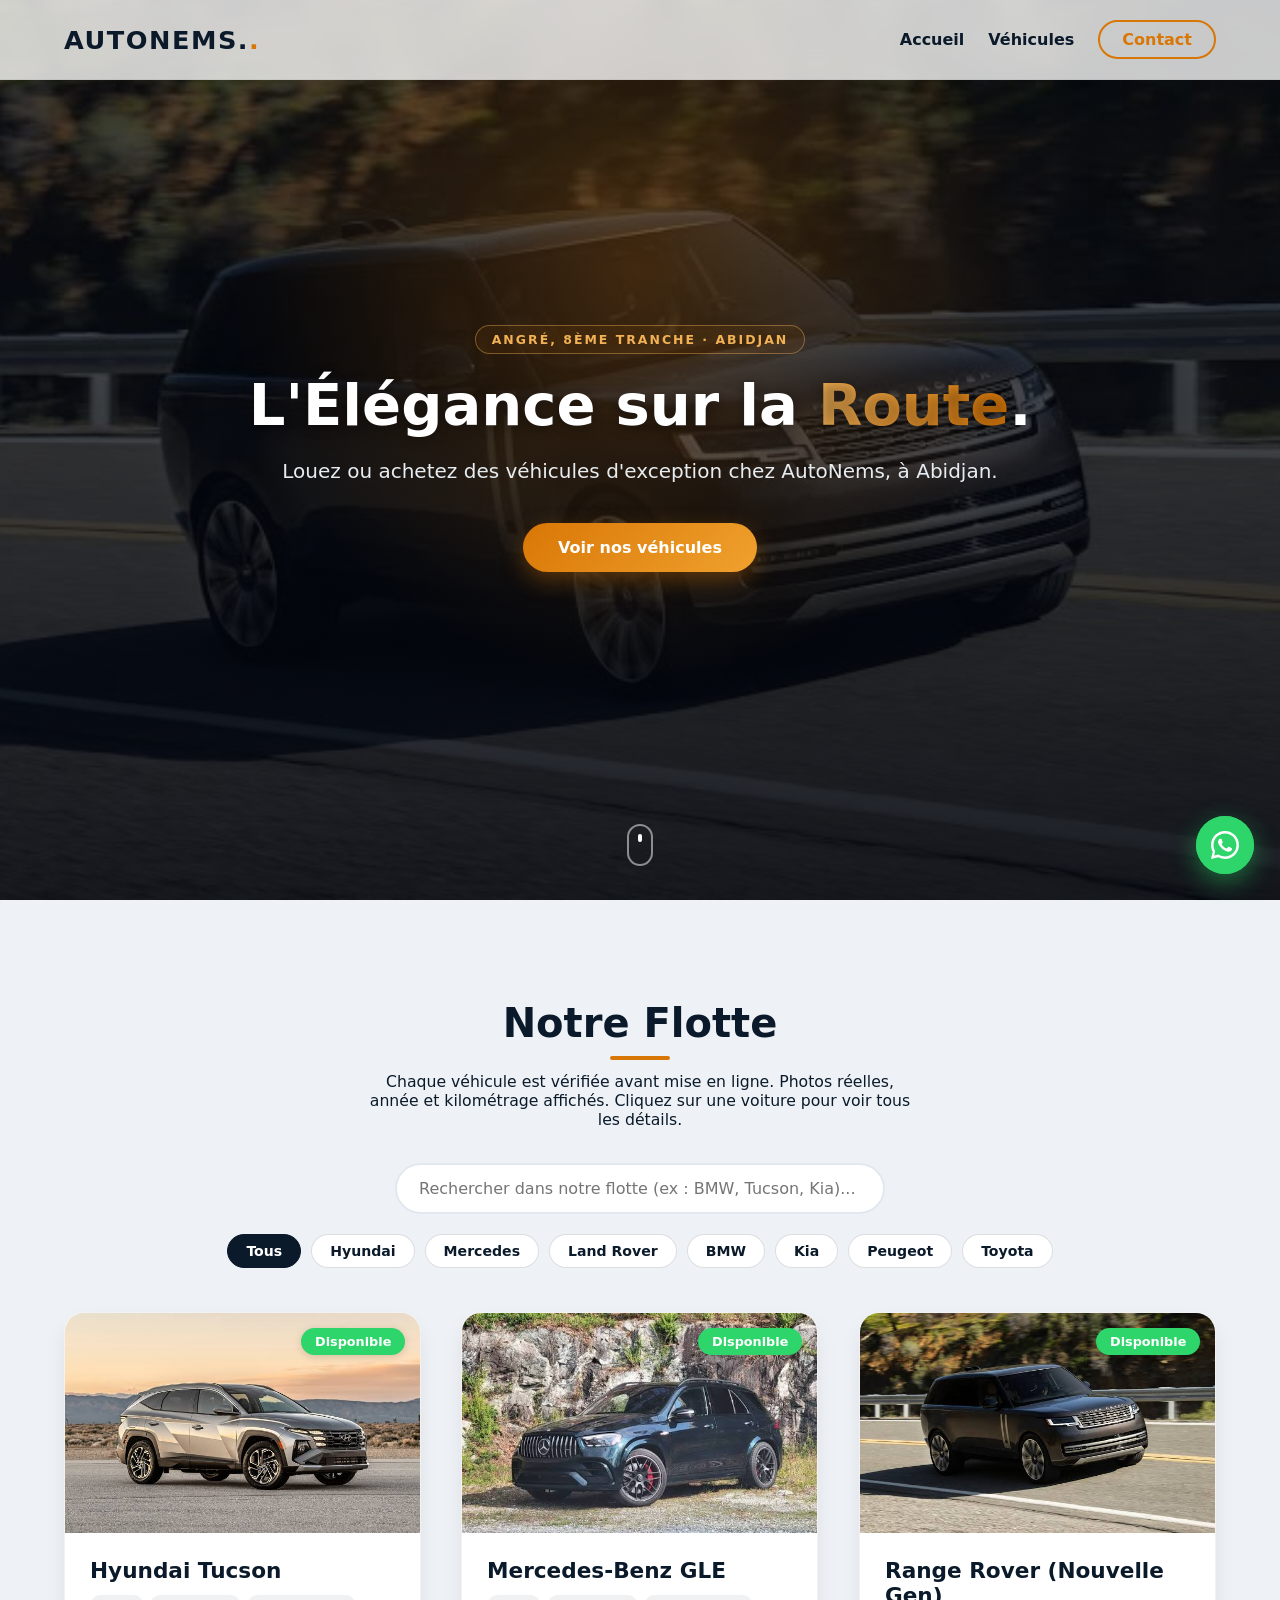
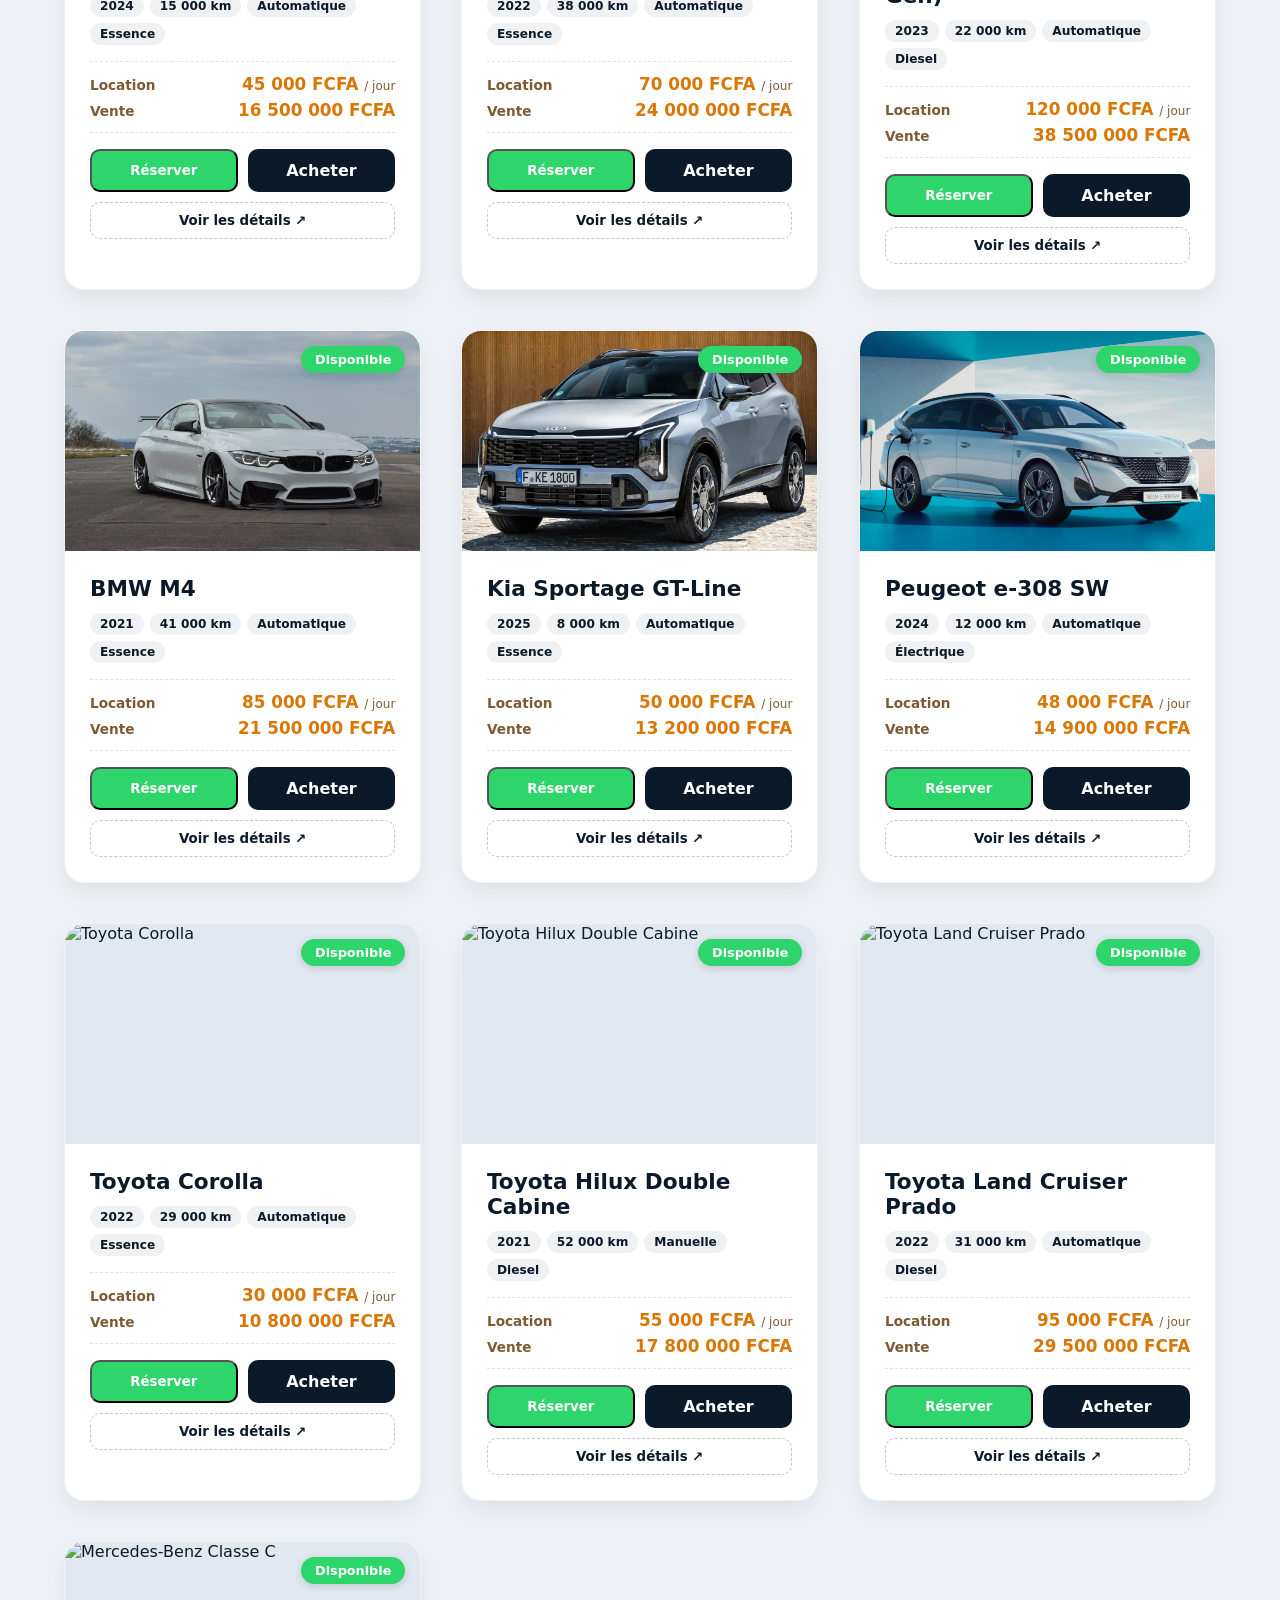
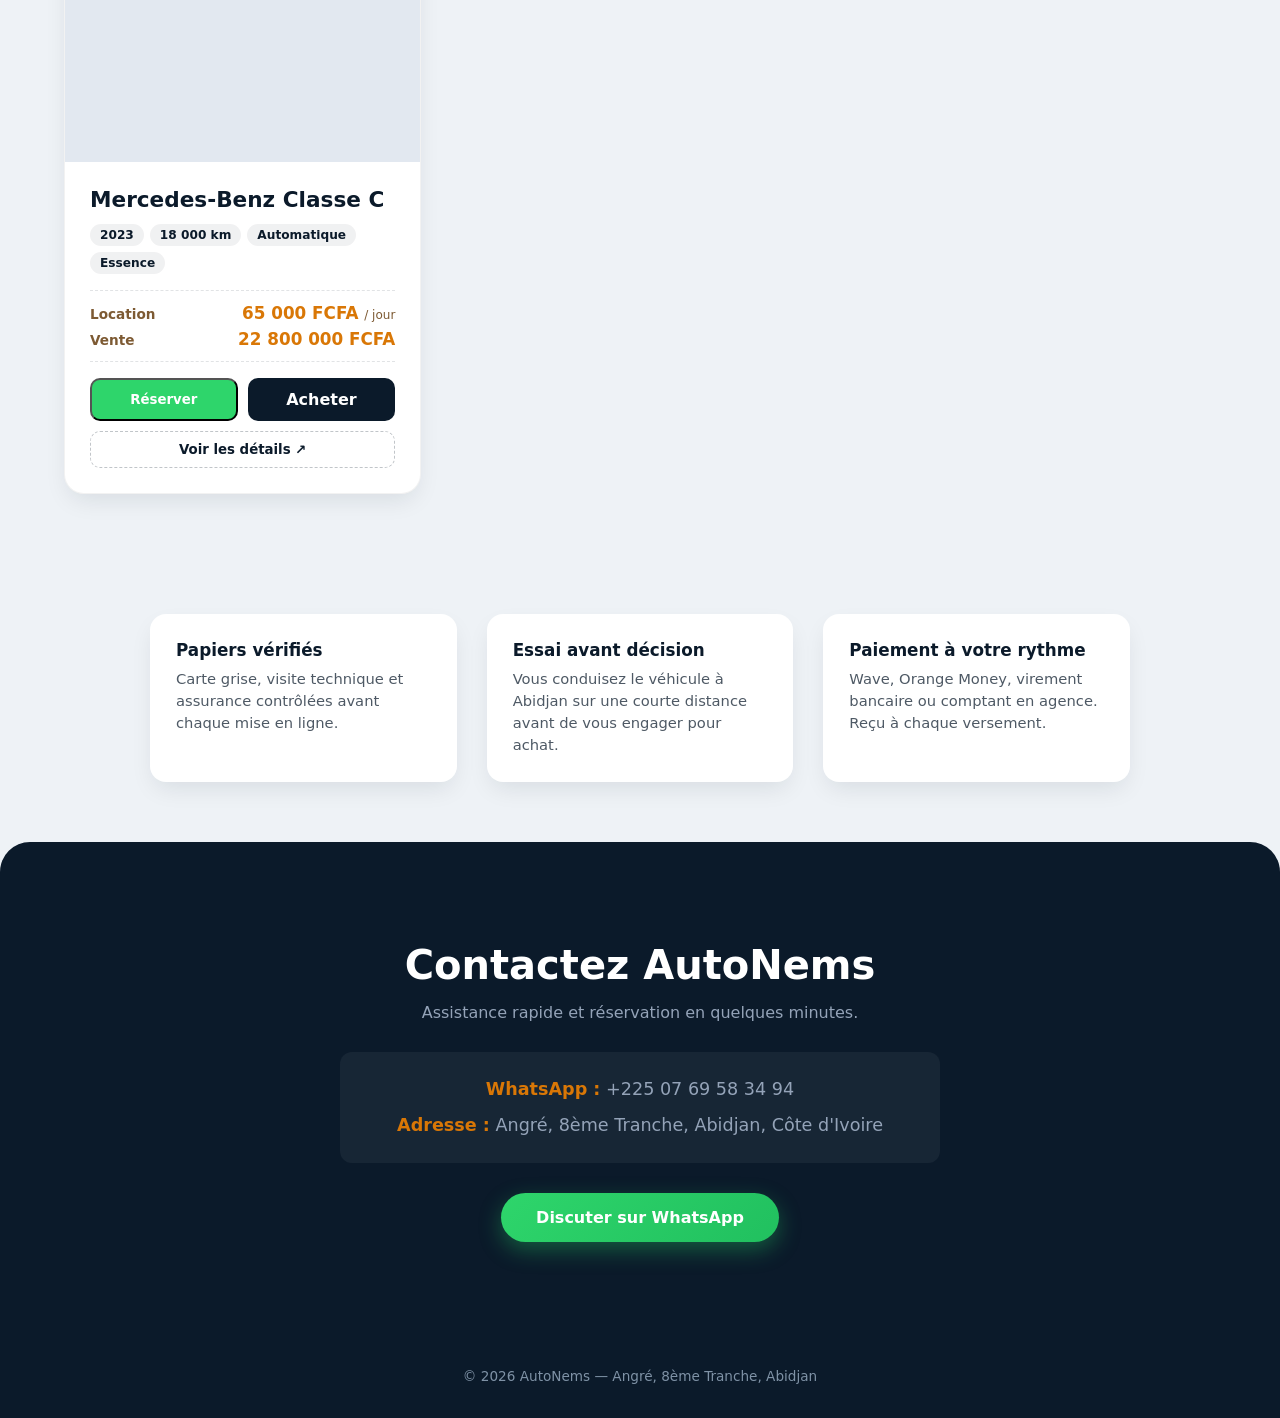
==== index.html @ f9c6a139 "Mise à jour : reste a modifier la partie email et mot de passe" ====
<!DOCTYPE html>
<html lang="fr">
<head>
    <meta charset="UTF-8">
    <meta name="viewport" content="width=device-width, initial-scale=1.0">
    <title>AutoNems - Location &amp; Vente de Véhicules à Abidjan</title>
    <meta name="description" content="AutoNems, Angré 8ème Tranche, Abidjan — location et vente de véhicules d'exception : SUV, berlines, pick-up. Réservation rapide sur WhatsApp.">
    <link rel="stylesheet" href="style.css">
</head>
<body>

    
    <div class="scroll-progress" id="scrollProgress"></div>

  
    <header class="navbar" id="navbar">
        <div class="logo">AUTONEMS.</div>
        <nav>
            <a href="#accueil">Accueil</a>
            <a href="#vehicules">Véhicules</a>
            <a href="#contact" class="btn-outline">Contact</a>
        </nav>
    </header>

    
    <section id="accueil" class="hero" style="background: linear-gradient(rgba(3, 8, 17, 0.62), rgba(2, 6, 14, 0.9)), url('image/rangerover.jpg') center/cover no-repeat;">
        <div class="hero-glow"></div>
        <div class="hero-content reveal">
            <span class="hero-kicker">Angré, 8ème Tranche · Abidjan</span>
            <h1>L'Élégance sur la <span class="gradient-text">Route</span>.</h1>
            <p>Louez ou achetez des véhicules d'exception chez AutoNems, à Abidjan.</p>
            <a href="#vehicules" class="btn-solid">Voir nos véhicules</a>
        </div>
        <a href="#vehicules" class="scroll-hint" aria-label="Défiler vers la flotte">
            <span></span>
        </a>
    </section>

   
    <section id="vehicules" class="section">

        <h2 class="section-title reveal">Notre Flotte</h2>
        <p class="section-sub reveal">Chaque véhicule est vérifiée avant mise en ligne. Photos réelles, année et kilométrage affichés. Cliquez sur une voiture pour voir tous les détails.</p>

      
        <div class="search-container reveal">
            <input type="text" id="searchInput" placeholder="Rechercher dans notre flotte (ex : BMW, Tucson, Kia)...">
        </div>

        
        <div class="chips-container reveal" id="brandChips"></div>

      
        <div class="grid" id="vehicleGrid"></div>
        <p id="noResult" class="no-result" hidden>Aucun véhicule ne correspond à votre recherche. Écrivez-nous sur WhatsApp, nous vous aidons à trouver le bon modèle.</p>
    </section>


    <section class="section trust-section">
        <div class="trust-grid reveal">
            <div class="trust-item">
                <h4>Papiers vérifiés</h4>
                <p>Carte grise, visite technique et assurance contrôlées avant chaque mise en ligne.</p>
            </div>
            <div class="trust-item">
                <h4>Essai avant décision</h4>
                <p>Vous conduisez le véhicule à Abidjan sur une courte distance avant de vous engager pour achat.</p>
            </div>
            <div class="trust-item">
                <h4>Paiement à votre rythme</h4>
                <p>Wave, Orange Money, virement bancaire ou comptant en agence. Reçu à chaque versement.</p>
            </div>
        </div>
    </section>

   
    <section id="contact" class="section dark-section">
        <div class="contact-box reveal">
            <h2>Contactez AutoNems</h2>
            <p>Assistance rapide et réservation en quelques minutes.</p>
            <div class="contact-details">
                <p><strong>WhatsApp :</strong> +225 07 69 58 34 94</p>
                <p><strong>Adresse :</strong> Angré, 8ème Tranche, Abidjan, Côte d'Ivoire</p>
            </div>
            <a href="https://wa.me/2250769583494?text=Bonjour%20AutoNems%2C%20j%27ai%20une%20question%20sur%20vos%20v%C3%A9hicules." target="_blank" class="btn-solid invert">Discuter sur WhatsApp</a>
        </div>
    </section>

    <footer class="site-footer">
        <p>© <span id="year"></span> AutoNems — Angré, 8ème Tranche, Abidjan</p>
    </footer>

   
    <a href="https://wa.me/2250769583494" target="_blank" class="whatsapp-float" aria-label="Contacter sur WhatsApp">
        <svg viewBox="0 0 32 32" width="28" height="28" fill="currentColor"><path d="M16 0C7.16 0 0 7.16 0 16c0 2.82.74 5.47 2.03 7.76L0 32l8.46-2.02A15.9 15.9 0 0 0 16 32c8.84 0 16-7.16 16-16S24.84 0 16 0zm0 29.09c-2.53 0-4.9-.69-6.93-1.9l-.5-.3-5.02 1.2 1.24-4.9-.33-.5A13.03 13.03 0 0 1 2.9 16C2.9 8.77 8.77 2.9 16 2.9S29.1 8.77 29.1 16 23.23 29.09 16 29.09zm7.17-9.8c-.39-.2-2.32-1.14-2.68-1.27-.36-.13-.62-.2-.89.2-.26.39-1.01 1.27-1.24 1.53-.23.26-.46.29-.85.1-.39-.2-1.63-.6-3.11-1.92-1.15-1.02-1.92-2.29-2.15-2.68-.23-.39-.02-.6.17-.79.18-.18.39-.46.58-.69.2-.23.26-.39.39-.65.13-.26.06-.49-.03-.69-.1-.2-.89-2.14-1.22-2.93-.32-.77-.65-.67-.89-.68l-.76-.01c-.26 0-.69.1-1.05.49-.36.39-1.37 1.34-1.37 3.27s1.4 3.79 1.6 4.05c.2.26 2.76 4.21 6.69 5.9.94.4 1.67.65 2.24.83.94.3 1.8.26 2.48.16.76-.11 2.32-.95 2.65-1.87.33-.92.33-1.7.23-1.87-.1-.16-.36-.26-.75-.46z"/></svg>
    </a>


    <div class="vehicle-modal" id="vehicleModal">
        <div class="modal-overlay" id="modalOverlay"></div>
        <div class="modal-panel">
            <button class="modal-close" id="modalClose" aria-label="Fermer">✕</button>
            <div class="modal-media">
                <img id="modalImg" src="" alt="">
                <span class="badge modal-badge" id="modalBadge"></span>
            </div>
            <div class="modal-body">
                <h3 id="modalTitle"></h3>
                <p class="modal-desc" id="modalDesc"></p>
                <p class="modal-timer" id="modalTimer" hidden></p>
                <div class="modal-specs" id="modalSpecs"></div>
                <h4 class="modal-subtitle">Équipements</h4>
                <ul class="modal-equip" id="modalEquip"></ul>
                <div class="modal-price-block">
                    <div class="price-line"><span class="price-label">Location</span><span class="price" id="modalPriceLoc"></span></div>
                    <div class="price-line"><span class="price-label">Vente</span><span class="price" id="modalPriceVente"></span></div>
                </div>
                <div class="card-actions">
                    <button type="button" class="btn-full" id="modalReserveBtn">Réserver ce véhicule</button>
                    <a href="#" class="btn-full btn-acheter-card" id="modalAchatBtn">Acheter ce véhicule</a>
                </div>
            </div>
        </div>
    </div>

    
    <div class="vehicle-modal reservation-modal" id="reservationModal">
        <div class="modal-overlay" id="resModalOverlay"></div>
        <div class="modal-panel">
            <button class="modal-close" id="resModalClose" aria-label="Fermer">✕</button>

            
            <div class="modal-body" id="resStepForm">
                <div class="res-car-preview">
                    <img id="resCarImg" src="" alt="">
                    <div>
                        <h3 id="resCarName"></h3>
                        <span class="price" id="resCarPrice"></span>
                    </div>
                </div>
                <h4 class="modal-subtitle">Réserver ce véhicule</h4>
                <form id="reservationForm" novalidate>
                    <div class="form-group">
                        <label for="resName">Nom et Prénoms :</label>
                        <input type="text" id="resName" placeholder="Ex: Kouassi Jean" autocomplete="off" required>
                        <p class="field-hint">Lettres uniquement (nom et prénom), sans chiffres ni symboles.</p>
                        <p class="field-error" id="resNameError" hidden></p>
                    </div>
                    <div class="form-group">
                        <label for="resPhone">Votre Numéro de Téléphone :</label>
                        <input type="tel" id="resPhone" placeholder="Ex: 07 69 58 34 94" autocomplete="off" required>
                        <p class="field-hint">Numéro ivoirien à 10 chiffres (ex : 07 69 58 34 94).</p>
                        <p class="field-error" id="resPhoneError" hidden></p>
                    </div>
                    <div class="form-group">
                        <label for="resDuration">Durée de réservation souhaitée :</label>
                        <select id="resDuration" required>
                            <option value="">-- Choisissez une durée --</option>
                            <option value="2">2 heures</option>
                            <option value="6">6 heures</option>
                            <option value="24">24 heures (1 jour)</option>
                            <option value="72">3 jours</option>
                            <option value="168">7 jours</option>
                            <option value="336">14 jours</option>
                        </select>
                        <p class="field-hint">Le véhicule s'affichera "Réservé" sur le site pendant cette durée, puis redeviendra automatiquement disponible.</p>
                        <p class="field-error" id="resDurationError" hidden></p>
                    </div>
                    <button type="submit" class="btn-submit" id="resSubmitBtn">Confirmer la réservation ➔</button>
                    <p class="disclaimer">Un conseiller confirme votre réservation avec vous sur WhatsApp.</p>
                </form>
            </div>

            <!-- Étape 2 : confirmation + proposition d'achat -->
            <div class="modal-body res-confirm" id="resStepConfirm" hidden>
                <div class="res-confirm-icon">✅</div>
                <p id="resConfirmText"></p>
                <h4 class="modal-subtitle">Souhaitez-vous acheter ce véhicule maintenant ?</h4>
                <div class="card-actions">
                    <a href="#" class="btn-full btn-acheter-card" id="resBuyYesBtn">Oui, acheter →</a>
                    <button type="button" class="btn-full btn-secondary" id="resBuyNoBtn">Non merci</button>
                </div>
            </div>
        </div>
    </div>

    <script src="reservations.js"></script>
    <script src="validation.js"></script>
    <script src="script.js"></script>
    <script>document.getElementById('year').textContent = new Date().getFullYear();</script>
</body>
</html>
---- style.css ----
:root {
    --primary-dark: #0b1a2a;
    --accent-gold: #d97706;
    --accent-gold-hover: #b45309;
    --accent-gold-light: #f2b155;
    --whatsapp-green: #2ed56b;
    --whatsapp-hover: #1ebd56;
    --bg-main: #eef2f6;
    --bg-card: #ffffff;
    --text-muted: #7d5a33;
    --shadow-soft: 0 10px 25px -5px rgba(11, 26, 42, 0.10);
    --shadow-hover: 0 24px 45px -10px rgba(217, 119, 6, 0.28);
    --radius-lg: 20px;
}

html { scroll-behavior: smooth; }

* {
    margin: 0;
    padding: 0;
    box-sizing: border-box;
    font-family: 'Segoe UI', system-ui, -apple-system, sans-serif;
}

body {
    background-color: var(--bg-main);
    color: var(--primary-dark);
    overflow-x: hidden;
}


.scroll-progress {
    position: fixed; top: 0; left: 0; height: 3px; width: 0%;
    background: linear-gradient(90deg, var(--accent-gold), var(--accent-gold-light));
    z-index: 2000; transition: width 0.1s ease-out;
}

/* ---------- Navbar (Corrigé avec flex-wrap) ---------- */
.navbar {
    position: fixed; top: 0; width: 100%; padding: 20px 5%;
    display: flex; justify-content: space-between; align-items: center;
    flex-wrap: wrap; /* Ajouté pour éviter le chevauchement sur mobile */
    gap: 10px; /* Espace de sécurité si ça passe à la ligne */
    background-color: rgba(255, 255, 255, 0.78);
    backdrop-filter: blur(16px); -webkit-backdrop-filter: blur(16px);
    z-index: 1000; transition: 0.35s cubic-bezier(.2,.8,.2,1);
    border-bottom: 1px solid rgba(0, 0, 0, 0.05);
}
.navbar.scrolled { padding: 13px 5%; box-shadow: 0 8px 30px rgba(1, 1, 1, 0.08); background-color: rgba(255,255,255,0.92); }

.logo { font-size: 1.6rem; font-weight: 900; letter-spacing: 1.5px; color: var(--primary-dark); }
.logo::after { content: '.'; color: var(--accent-gold); }

nav {
    display: flex;
    align-items: center;
    flex-wrap: wrap; /* Ajouté pour aligner proprement les liens si l'écran est étroit */
}

nav a { position: relative; text-decoration: none; color: var(--primary-dark); margin-left: 24px; font-weight: 600; transition: 0.3s; }
nav a:not(.btn-outline)::after {
    content: ''; position: absolute; left: 0; bottom: -4px; width: 0%; height: 2px;
    background: var(--accent-gold); transition: width 0.3s ease;
}
nav a:not(.btn-outline):hover::after { width: 100%; }
nav a:hover { color: var(--accent-gold); }

.btn-outline { border: 2px solid var(--accent-gold); color: var(--accent-gold) !important; padding: 8px 22px; border-radius: 30px; transition: 0.3s; }
.btn-outline:hover { background: var(--accent-gold); color: #fff !important; transform: translateY(-2px); }

.btn-solid {
    background: linear-gradient(135deg, var(--accent-gold), #f0a12e);
    color: #fff; padding: 15px 35px; text-decoration: none; border-radius: 30px; font-weight: bold;
    display: inline-block; position: relative; overflow: hidden;
    transition: all 0.35s cubic-bezier(.2,.8,.2,1);
    box-shadow: 0 8px 22px rgba(217, 119, 6, 0.35);
}
.btn-solid::before {
    content: ''; position: absolute; inset: 0; background: rgba(255,255,255,0.25);
    transform: translateX(-120%) skewX(-20deg); transition: transform 0.6s ease;
}
.btn-solid:hover::before { transform: translateX(120%) skewX(-20deg); }
.btn-solid:hover { transform: translateY(-4px); box-shadow: 0 14px 32px rgba(217, 119, 6, 0.45); }
.btn-solid.invert { background: linear-gradient(135deg, var(--whatsapp-green), #21c05f); box-shadow: 0 8px 22px rgba(37, 211, 102, 0.35); }
.btn-solid.invert:hover { box-shadow: 0 14px 32px rgba(37, 211, 102, 0.45); }

.btn-full {
    display: block; width: 100%; text-align: center;
    background: var(--whatsapp-green); color: #fff; padding: 12px;
    text-decoration: none; font-weight: bold; border-radius: 10px; transition: 0.3s;
    position: relative; overflow: hidden;
}
.btn-full:hover { background: var(--whatsapp-hover); box-shadow: 0 6px 16px rgba(37, 211, 102, 0.35); transform: translateY(-2px); }
.btn-acheter-card { background: var(--primary-dark); }
.btn-acheter-card:hover { background: #16324a; box-shadow: 0 6px 16px rgba(11, 26, 42, 0.35); }

.btn-details {
    width: 100%; margin-top: 10px; background: transparent; border: 1.5px dashed rgba(11,26,42,0.25);
    color: var(--primary-dark); font-weight: 700; padding: 10px; border-radius: 10px; cursor: pointer;
    transition: 0.25s;
}
.btn-details:hover { border-color: var(--accent-gold); color: var(--accent-gold); background: rgba(217,119,6,0.06); }

.section { padding: 100px 5%; }


.hero {
    height: 100vh; min-height: 560px; display: flex; align-items: center; justify-content: center; text-align: center;
    background-color: var(--primary-dark); position: relative; overflow: hidden;
}
.hero-glow {
    position: absolute; width: 70vw; height: 70vw; max-width: 900px; max-height: 900px;
    background: radial-gradient(circle, rgba(217,119,6,0.28), transparent 65%);
    top: -20%; left: 50%; transform: translateX(-50%);
    animation: heroGlowPulse 8s ease-in-out infinite;
    pointer-events: none;
}
@keyframes heroGlowPulse {
    0%, 100% { opacity: 0.6; transform: translateX(-50%) scale(1); }
    50% { opacity: 1; transform: translateX(-50%) scale(1.15); }
}
.hero-kicker {
    display: inline-block; letter-spacing: 2px; text-transform: uppercase; font-size: 0.78rem;
    color: var(--accent-gold-light); font-weight: 700; margin-bottom: 18px;
    border: 1px solid rgba(242,177,85,0.4); padding: 6px 16px; border-radius: 20px;
    background: rgba(217,119,6,0.08);
}
.hero h1 { font-size: 3.6rem; font-weight: 900; margin-bottom: 20px; color: #fff; text-shadow: 0 2px 12px rgba(0,0,0,.35); }
.gradient-text {
    background: linear-gradient(90deg, var(--accent-gold-light), var(--accent-gold), #ffd28a, var(--accent-gold-light));
    background-size: 300% auto;
    -webkit-background-clip: text; background-clip: text; color: transparent;
    animation: gradientShift 6s ease infinite;
}
@keyframes gradientShift { 0% { background-position: 0% 50%; } 50% { background-position: 100% 50%; } 100% { background-position: 0% 50%; } }
.hero p { font-size: 1.25rem; color: #e7ecf1; margin-bottom: 40px; }

.scroll-hint {
    position: absolute; bottom: 34px; left: 50%; transform: translateX(-50%);
    width: 26px; height: 42px; border: 2px solid rgba(255,255,255,0.5); border-radius: 20px;
    display: flex; justify-content: center; padding-top: 8px;
}
.scroll-hint span { width: 4px; height: 8px; border-radius: 2px; background: #fff; animation: scrollHintMove 1.6s ease infinite; }
@keyframes scrollHintMove { 0% { opacity: 1; transform: translateY(0); } 100% { opacity: 0; transform: translateY(14px); } }

.section-title { font-size: 2.5rem; margin-bottom: 12px; text-align: center; color: var(--primary-dark); position: relative; }
.section-title::after { content: ''; display: block; width: 60px; height: 4px; background: var(--accent-gold); margin: 10px auto 0; border-radius: 2px; }
.section-sub { text-align: center; color: var(--primary-dark); opacity: .68; max-width: 560px; margin: 0 auto 34px auto; font-size: .98rem; }
.no-result { text-align: center; color: var(--primary-dark); opacity: .7; padding: 30px; max-width: 480px; margin: 0 auto; }

/* ---------- Recherche & filtres ---------- */
.search-container { max-width: 520px; margin: 0 auto 20px auto; text-align: center; padding: 0 15px; }
.search-container input {
    width: 100%; padding: 14px 22px; font-size: 1rem; border: 2px solid #e2e8f0; border-radius: 30px;
    outline: none; transition: border-color 0.3s ease, box-shadow 0.3s ease; background: #fff;
}
.search-container input:focus { border-color: var(--accent-gold); box-shadow: 0 0 0 4px rgba(217,119,6,0.12); }

.chips-container { display: flex; flex-wrap: wrap; gap: 10px; justify-content: center; margin-bottom: 44px; }
.chip {
    border: 1.5px solid rgba(11,26,42,0.14); background: #fff; color: var(--primary-dark);
    padding: 8px 18px; border-radius: 30px; font-weight: 600; font-size: 0.88rem; cursor: pointer;
    transition: 0.25s;
}
.chip:hover { border-color: var(--accent-gold); color: var(--accent-gold); transform: translateY(-2px); }
.chip-active { background: var(--primary-dark); color: #fff; border-color: var(--primary-dark); }
.chip-active:hover { color: var(--accent-gold-light); }

/* ---------- Grille & Cartes ---------- */
.grid { display: grid; grid-template-columns: repeat(auto-fit, minmax(300px, 1fr)); gap: 40px; }

.card {
    background: var(--bg-card); border-radius: var(--radius-lg); border: 1px solid rgba(0,0,0,0.05);
    box-shadow: var(--shadow-soft); transition: transform 0.15s ease-out, box-shadow 0.35s ease;
    overflow: hidden; cursor: pointer; will-change: transform;
}
.card:hover { box-shadow: var(--shadow-hover); }

.img-container { position: relative; width: 100%; height: 220px; overflow: hidden; background: #e2e8f0; }
.img-container img { width: 100%; height: 100%; object-fit: cover; object-position: center; transition: 0.6s cubic-bezier(.2,.8,.2,1); }
.card:hover .img-container img { transform: scale(1.08); }
.card-shine { position: absolute; inset: 0; pointer-events: none; transition: background 0.15s ease-out; }

.badge {
    position: absolute; top: 15px; right: 15px; background: var(--whatsapp-green); color: #fff;
    padding: 6px 14px; font-size: 0.8rem; font-weight: bold; border-radius: 20px; box-shadow: 0 2px 8px rgba(0,0,0,0.15);
    animation: badgePop 0.4s ease;
}
@keyframes badgePop { from { transform: scale(0.7); opacity: 0; } to { transform: scale(1); opacity: 1; } }
.badge-reserve { background: var(--accent-gold); }
.badge-timer {
    position: absolute; bottom: 12px; left: 12px; background: rgba(11,26,42,0.82); color: #fff;
    font-size: 0.7rem; font-weight: 600; padding: 5px 10px; border-radius: 14px; backdrop-filter: blur(4px);
}

.card-info { padding: 25px; }
.card-info h3 { font-size: 1.35rem; margin-bottom: 12px; color: var(--primary-dark); }

.specs-row { display: flex; flex-wrap: wrap; gap: 6px; margin-bottom: 16px; }
.spec-chip { font-size: 0.76rem; font-weight: 600; background: rgba(11, 26, 42, 0.06); color: var(--primary-dark); padding: 4px 10px; border-radius: 20px; }

.price-block { border-top: 1px dashed rgba(11, 26, 42, 0.12); border-bottom: 1px dashed rgba(11, 26, 42, 0.12); padding: 12px 0; margin-bottom: 16px; }
.price-line { display: flex; justify-content: space-between; align-items: baseline; font-size: 0.85rem; }
.price-line + .price-line { margin-top: 6px; }
.price-label { color: var(--text-muted); font-weight: 600; }
.price { font-size: 1.05rem; font-weight: 800; color: var(--accent-gold); }
.price span { font-size: 0.75rem; color: var(--text-muted); font-weight: normal; }

.card-actions { display: grid; grid-template-columns: 1fr 1fr; gap: 10px; }

/* ---------- Confiance ---------- */
.trust-section { padding-top: 20px; padding-bottom: 60px; }
.trust-grid { display: grid; grid-template-columns: repeat(auto-fit, minmax(220px, 1fr)); gap: 30px; max-width: 980px; margin: 0 auto; }
.trust-item {
    background: #fff; padding: 26px; border-radius: 16px; box-shadow: var(--shadow-soft);
    transition: transform 0.3s ease, box-shadow 0.3s ease;
}
.trust-item:hover { transform: translateY(-6px); box-shadow: var(--shadow-hover); }
.trust-item h4 { color: var(--primary-dark); margin-bottom: 8px; font-size: 1.05rem; }
.trust-item p { color: var(--primary-dark); opacity: .72; font-size: 0.92rem; line-height: 1.5; }

/* ---------- Contact ---------- */
.dark-section { background-color: var(--primary-dark); color: #fff; border-radius: 30px 30px 0 0; }
.contact-box { max-width: 600px; margin: 0 auto; text-align: center; }
.contact-box h2 { font-size: 2.5rem; margin-bottom: 15px; }
.contact-box p { color: #94a3b8; }
.contact-details { margin: 30px 0; font-size: 1.1rem; line-height: 2; background: rgba(255,255,255,0.05); padding: 20px; border-radius: 12px; }
.contact-details strong { color: var(--accent-gold); }

.site-footer { background: var(--primary-dark); color: #7f92a6; text-align: center; padding: 22px 5% 34px; font-size: 0.85rem; }

/* ---------- Reveal ---------- */
.reveal { opacity: 0; transform: translateY(40px); transition: all 0.8s cubic-bezier(.2,.8,.2,1); }
.reveal.active { opacity: 1; transform: translateY(0); }

/* ---------- Bouton WhatsApp flottant ---------- */
.whatsapp-float {
    position: fixed; bottom: 26px; right: 26px; width: 58px; height: 58px; border-radius: 50%;
    background: var(--whatsapp-green); color: #fff; display: flex; align-items: center; justify-content: center;
    box-shadow: 0 8px 24px rgba(37,211,102,0.45); z-index: 900; transition: 0.3s;
}
.whatsapp-float::before {
    content: ''; position: absolute; inset: 0; border-radius: 50%; background: var(--whatsapp-green);
    animation: pulseRing 2.2s ease-out infinite; z-index: -1;
}
@keyframes pulseRing { 0% { transform: scale(1); opacity: 0.6; } 100% { transform: scale(1.8); opacity: 0; } }
.whatsapp-float:hover { transform: scale(1.1) rotate(8deg); }

/* ---------- Modal détails véhicule ---------- */
body.modal-open { overflow: hidden; }
.vehicle-modal {
    position: fixed; inset: 0; z-index: 3000; display: flex; align-items: center; justify-content: center;
    opacity: 0; pointer-events: none; transition: opacity 0.3s ease;
    padding: 24px;
}
.vehicle-modal.open { opacity: 1; pointer-events: all; }
.modal-overlay { position: absolute; inset: 0; background: rgba(3,8,17,0.72); backdrop-filter: blur(6px); }
.modal-panel {
    position: relative; background: #fff; border-radius: 24px; max-width: 620px; width: 100%;
    max-height: 88vh; overflow-y: auto; box-shadow: 0 30px 70px rgba(0,0,0,0.4);
    transform: scale(0.92) translateY(20px); opacity: 0; transition: 0.35s cubic-bezier(.2,.8,.2,1);
}
.vehicle-modal.open .modal-panel { transform: scale(1) translateY(0); opacity: 1; }
.modal-close {
    position: absolute; top: 14px; right: 14px; width: 38px; height: 38px; border-radius: 50%;
    background: rgba(255,255,255,0.9); border: none; font-size: 1.1rem; cursor: pointer; z-index: 5;
    box-shadow: 0 4px 12px rgba(0,0,0,0.15); transition: 0.25s;
}
.modal-close:hover { background: var(--accent-gold); color: #fff; transform: rotate(90deg); }
.modal-media { position: relative; width: 100%; height: 280px; background: #e2e8f0; }
.modal-media img { width: 100%; height: 100%; object-fit: cover; }
.modal-badge { top: 18px; left: 18px; right: auto; }
.modal-body { padding: 28px 30px 32px; }
.modal-body h3 { font-size: 1.6rem; margin-bottom: 10px; color: var(--primary-dark); }
.modal-desc { color: var(--primary-dark); opacity: 0.78; line-height: 1.55; margin-bottom: 16px; }
.modal-timer {
    background: rgba(217,119,6,0.1); color: var(--accent-gold-hover); border: 1px solid rgba(217,119,6,0.25);
    padding: 10px 14px; border-radius: 10px; font-size: 0.85rem; font-weight: 600; margin-bottom: 16px;
}
.modal-specs { display: grid; grid-template-columns: repeat(3, 1fr); gap: 12px; margin-bottom: 22px; }
.modal-spec {
    background: rgba(11,26,42,0.04); border-radius: 10px; padding: 10px; text-align: center;
}
.modal-spec span { display: block; font-size: 0.7rem; color: var(--text-muted); text-transform: uppercase; letter-spacing: 0.5px; margin-bottom: 4px; }
.modal-spec strong { font-size: 0.92rem; color: var(--primary-dark); }
.modal-subtitle { font-size: 1rem; margin-bottom: 10px; color: var(--primary-dark); }
.modal-equip { list-style: none; display: grid; grid-template-columns: repeat(2, 1fr); gap: 8px 16px; margin-bottom: 22px; }
.modal-equip li { font-size: 0.86rem; color: var(--primary-dark); opacity: 0.85; padding-left: 18px; position: relative; }
.modal-equip li::before { content: '✓'; position: absolute; left: 0; color: var(--whatsapp-green); font-weight: bold; }
.modal-price-block { border-top: 1px dashed rgba(11,26,42,0.15); border-bottom: 1px dashed rgba(11,26,42,0.15); padding: 14px 0; margin-bottom: 18px; }

/* ---------- Modal de réservation (formulaire + validation) ---------- */
.res-car-preview { display: flex; align-items: center; gap: 14px; margin-bottom: 18px; }
.res-car-preview img { width: 84px; height: 64px; object-fit: cover; border-radius: 10px; flex-shrink: 0; }
.res-car-preview h3 { font-size: 1.1rem; margin-bottom: 4px; color: var(--primary-dark); }
.res-car-preview .price { font-size: 0.95rem; }

#reservationForm .form-group { margin-bottom: 16px; }
#reservationForm label { display: block; margin-bottom: 6px; font-weight: 600; font-size: 0.86rem; color: var(--primary-dark); }
#reservationForm input, #reservationForm select {
    width: 100%; padding: 12px 14px; border-radius: 10px; border: 1.5px solid #e2e8f0;
    background: #f8fafc; color: var(--primary-dark); font-size: 0.92rem; box-sizing: border-box;
    outline: none; transition: all 0.25s ease;
}
#reservationForm input:focus, #reservationForm select:focus { border-color: var(--accent-gold); box-shadow: 0 0 0 4px rgba(217,119,6,0.12); }

.field-hint { font-size: 0.74rem; color: var(--text-muted); margin-top: 6px; line-height: 1.4; }
.field-error { font-size: 0.78rem; color: #dc2626; margin-top: 6px; font-weight: 600; display: flex; align-items: center; gap: 6px; }
.field-error::before { content: '⚠'; }

input.valid, select.valid { border-color: #10b981 !important; box-shadow: 0 0 0 3px rgba(16,185,129,0.12) !important; }
input.invalid, select.invalid { border-color: #ef4444 !important; box-shadow: 0 0 0 3px rgba(239,68,68,0.12) !important; }

@keyframes shake {
    10%, 90% { transform: translateX(-1px); } 20%, 80% { transform: translateX(2px); }
    30%, 50%, 70% { transform: translateX(-4px); } 40%, 60% { transform: translateX(4px); }
}
.shake { animation: shake 0.4s ease; }

.btn-submit {
    width: 100%; background: #cbd5e1; color: #64748b; font-weight: bold;
    padding: 14px; border: none; border-radius: 10px; cursor: not-allowed; font-size: 0.98rem;
    transition: all 0.3s ease; margin-top: 6px;
}
.btn-submit.btn-ready {
    background: linear-gradient(135deg, var(--whatsapp-green), #21c05f); color: #fff; cursor: pointer;
    box-shadow: 0 6px 18px rgba(37,211,102,0.35);
}
.btn-submit.btn-ready:hover { transform: translateY(-2px); box-shadow: 0 10px 24px rgba(37,211,102,0.45); }
.btn-submit:disabled { pointer-events: none; }

.disclaimer { margin-top: 12px; font-size: 0.76rem; color: var(--text-muted); text-align: center; line-height: 1.4; }

.btn-secondary {
    background: transparent; border: 1.5px solid rgba(11,26,42,0.2); color: var(--primary-dark);
}
.btn-secondary:hover { background: rgba(11,26,42,0.05); box-shadow: none; }

.res-confirm { text-align: center; }
.res-confirm-icon { font-size: 2.6rem; margin-bottom: 10px; animation: badgePop 0.4s ease; }
.res-confirm p { color: var(--primary-dark); opacity: 0.85; line-height: 1.5; margin-bottom: 20px; }
.res-confirm .modal-subtitle { text-align: center; margin-bottom: 14px; }

@media (max-width: 520px) {
    .card-actions { grid-template-columns: 1fr; }
    .hero h1 { font-size: 2.2rem; }
    .modal-specs { grid-template-columns: repeat(2, 1fr); }
    .modal-equip { grid-template-columns: 1fr; }
    .whatsapp-float { width: 52px; height: 52px; bottom: 18px; right: 18px; }
}
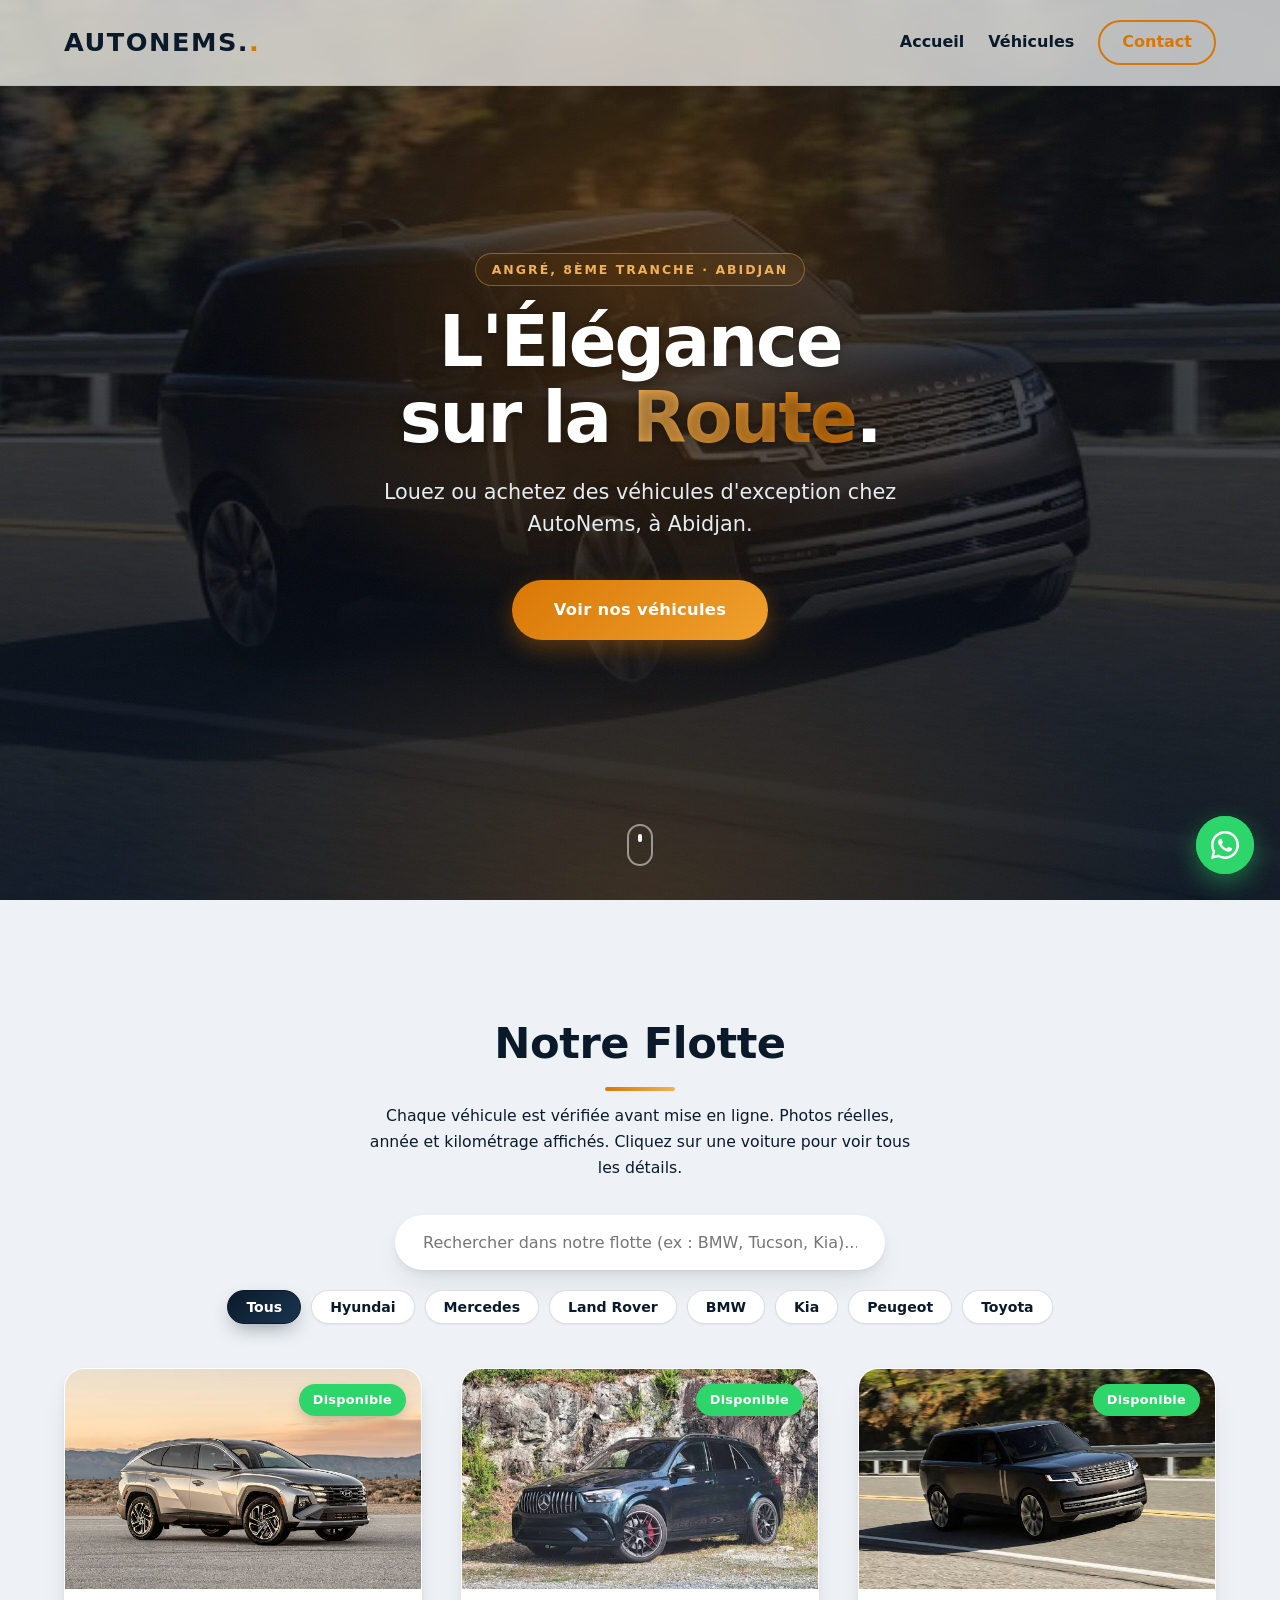
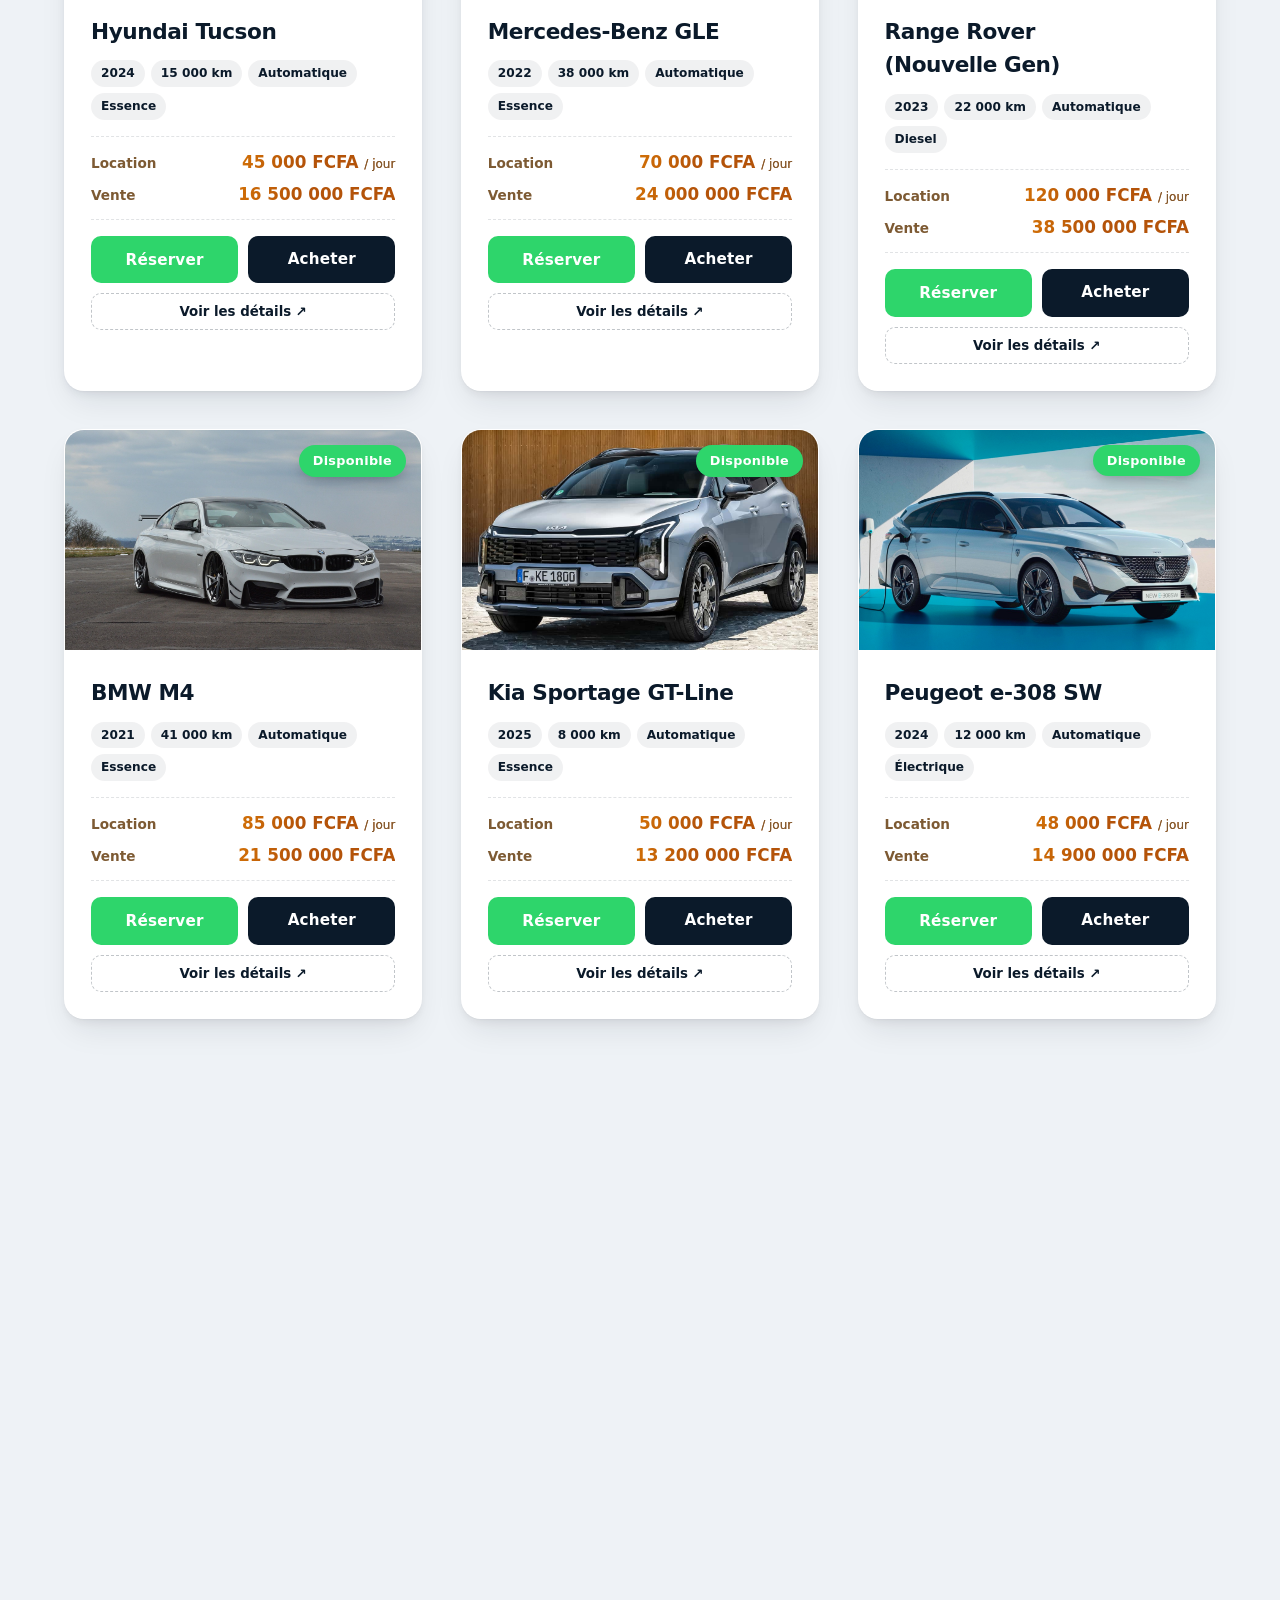
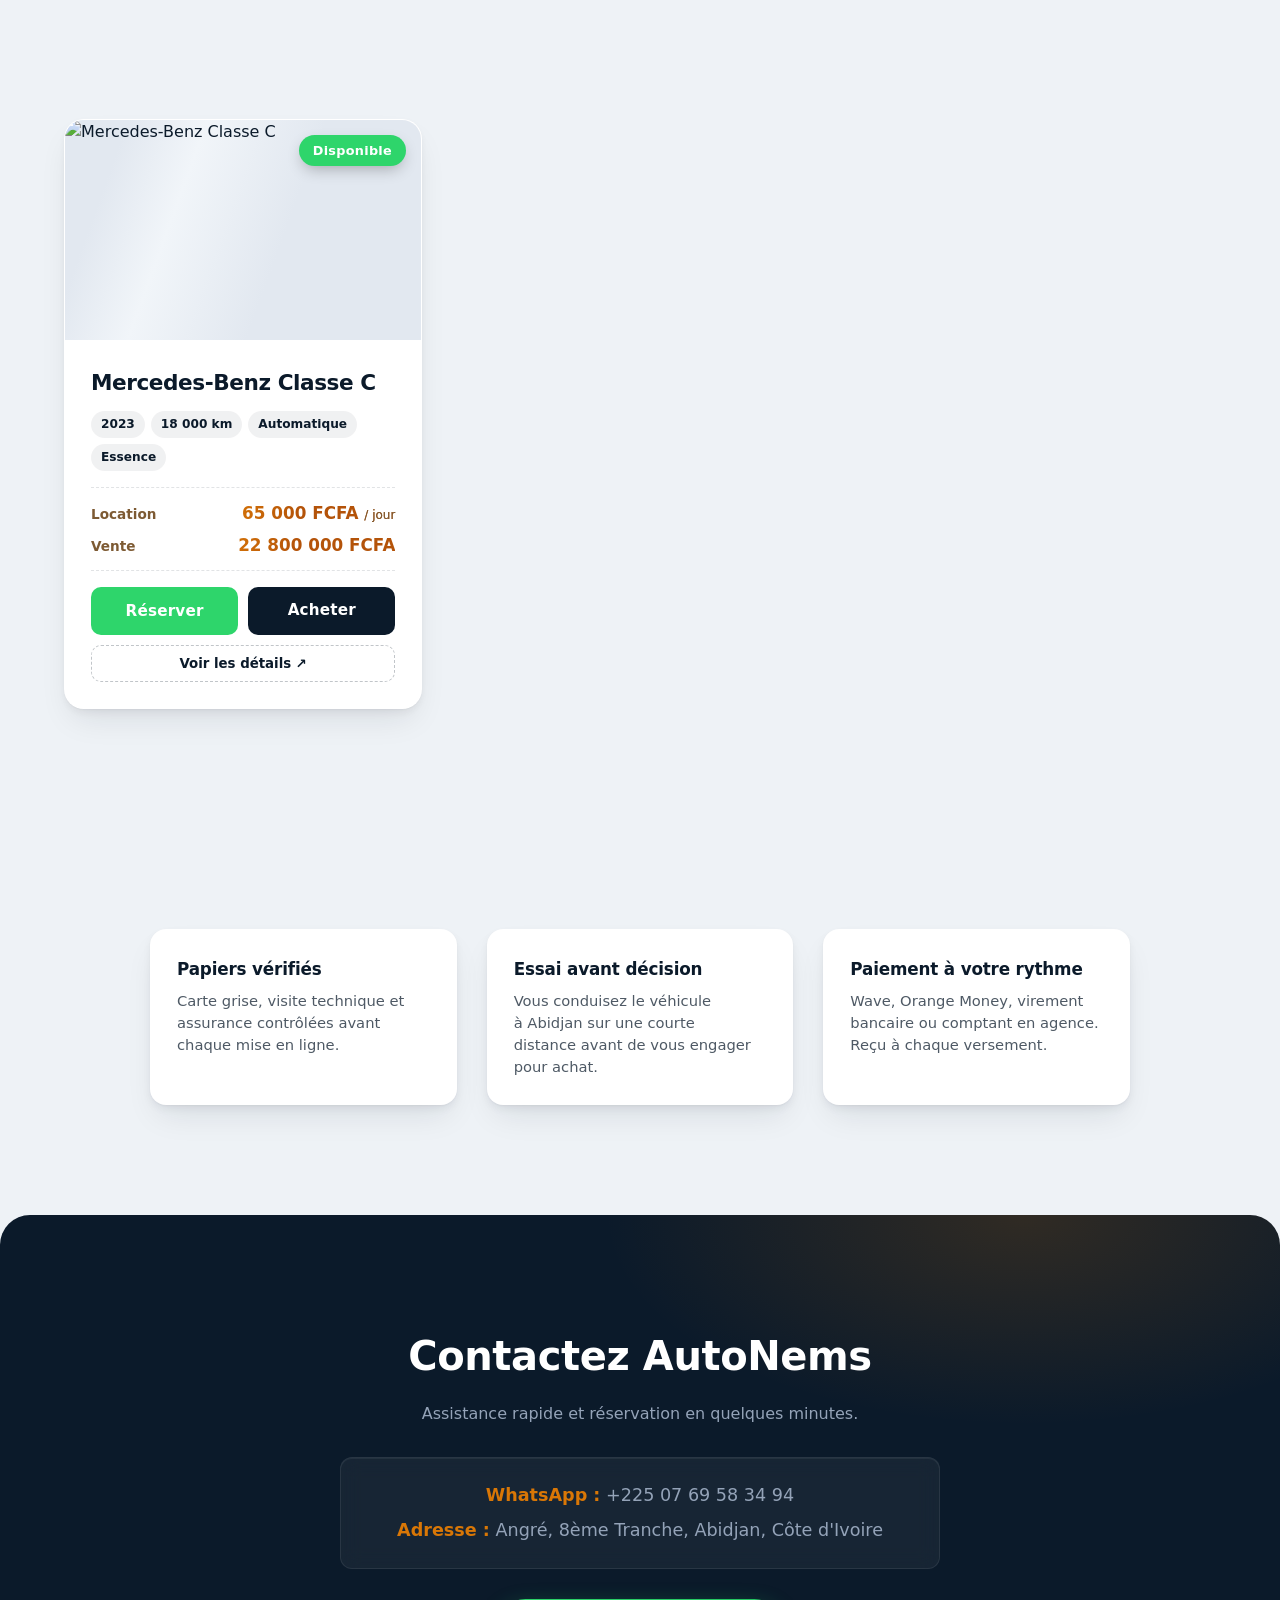
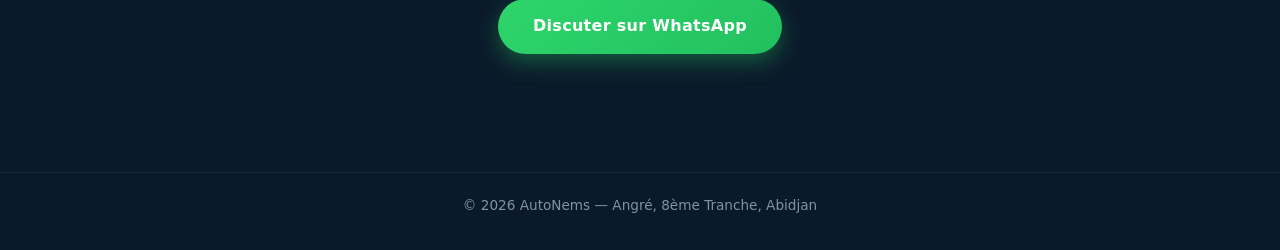
==== commit 93c528ef: "nouvelle fonctionalite" ====
--- a/index.html
+++ b/index.html
@@ -6,6 +6,8 @@
     <title>AutoNems - Location &amp; Vente de Véhicules à Abidjan</title>
     <meta name="description" content="AutoNems, Angré 8ème Tranche, Abidjan — location et vente de véhicules d'exception : SUV, berlines, pick-up. Réservation rapide sur WhatsApp.">
     <link rel="stylesheet" href="style.css">
+    <link rel="stylesheet" href="enhance.css">
+    <link rel="stylesheet" href="animations.css">
 </head>
 <body>
 
@@ -139,22 +141,22 @@
                     </div>
                 </div>
                 <h4 class="modal-subtitle">Réserver ce véhicule</h4>
-                <form id="reservationForm" novalidate>
+                <form id="reservationForm" enctype="multipart/form-data" novalidate>
                     <div class="form-group">
                         <label for="resName">Nom et Prénoms :</label>
-                        <input type="text" id="resName" placeholder="Ex: Kouassi Jean" autocomplete="off" required>
+                        <input type="text" id="resName" name="client_nom" placeholder="Ex: Kouassi Jean" autocomplete="off" required>
                         <p class="field-hint">Lettres uniquement (nom et prénom), sans chiffres ni symboles.</p>
                         <p class="field-error" id="resNameError" hidden></p>
                     </div>
                     <div class="form-group">
                         <label for="resPhone">Votre Numéro de Téléphone :</label>
-                        <input type="tel" id="resPhone" placeholder="Ex: 07 69 58 34 94" autocomplete="off" required>
+                        <input type="tel" id="resPhone" name="client_telephone" placeholder="Ex: 07 69 58 34 94" autocomplete="off" required>
                         <p class="field-hint">Numéro ivoirien à 10 chiffres (ex : 07 69 58 34 94).</p>
                         <p class="field-error" id="resPhoneError" hidden></p>
                     </div>
                     <div class="form-group">
                         <label for="resDuration">Durée de réservation souhaitée :</label>
-                        <select id="resDuration" required>
+                        <select id="resDuration" name="duree" required>
                             <option value="">-- Choisissez une durée --</option>
                             <option value="2">2 heures</option>
                             <option value="6">6 heures</option>
@@ -166,6 +168,51 @@
                         <p class="field-hint">Le véhicule s'affichera "Réservé" sur le site pendant cette durée, puis redeviendra automatiquement disponible.</p>
                         <p class="field-error" id="resDurationError" hidden></p>
                     </div>
+
+                    <!-- AJOUT : Numéro de Pièce d'Identité / CNI -->
+                    <div class="form-group">
+                        <label for="idCard">Numéro de Pièce d'Identité / CNI :</label>
+                        <input type="text" id="idCard" name="id_card_number" placeholder="Ex: C0012345678" autocomplete="off" required>
+                        <p class="field-hint">Entrez votre numéro de CNI ou attestation valide.</p>
+                        <p class="field-error" id="idCardError" hidden></p>
+                    </div>
+
+                    <div class="form-group">
+                        <label for="resIdentityDoc">Photo de la Pièce d'Identité (CNI, Passeport ou Permis) :</label>
+                        <input type="file" id="resIdentityDoc" name="identity_doc" accept=".jpg, .jpeg, .png, .pdf" required>
+                        <p class="field-hint">Format accepté : JPG, PNG ou PDF.</p>
+                        <p class="field-error" id="resIdentityDocError" hidden></p>
+                    </div>
+
+                    <!-- AJOUT : Numéro de Permis de Conduire -->
+                    <div class="form-group">
+                        <label for="driverLicense">Numéro de Permis de Conduire :</label>
+                        <input type="text" id="driverLicense" name="driver_license" placeholder="Ex: 12345678AB" autocomplete="off" required>
+                        <p class="field-hint">Requis pour la location et la vérification du profil.</p>
+                        <p class="field-error" id="driverLicenseError" hidden></p>
+                    </div>
+
+                    <!-- AJOUT : Photo du Permis de Conduire -->
+                    <div class="form-group">
+                        <label for="driverLicenseFile">Photo du Permis de Conduire :</label>
+                        <input type="file" id="driverLicenseFile" name="driver_license_file" accept="image/*" required>
+                        <p class="field-hint">Téléchargez une photo claire de votre permis.</p>
+                        <p class="field-error" id="driverLicenseFileError" hidden></p>
+                    </div>
+
+                    <!-- AJOUT : Mode de paiement souhaité -->
+                    <div class="form-group">
+                        <label for="paymentMethod">Mode de paiement souhaité :</label>
+                        <select id="paymentMethod" name="payment_method" required>
+                            <option value="">-- Choisissez une option --</option>
+                            <option value="Mobile Money (Wave / Orange)">Mobile Money (Wave / Orange)</option>
+                            <option value="Virement Bancaire">Virement Bancaire</option>
+                            <option value="Paiement échelonné">Paiement échelonné</option>
+                            <option value="Paiement en Agence / Comptant">Paiement en Agence / Comptant</option>
+                        </select>
+                        <p class="field-error" id="paymentMethodError" hidden></p>
+                    </div>
+
                     <button type="submit" class="btn-submit" id="resSubmitBtn">Confirmer la réservation ➔</button>
                     <p class="disclaimer">Un conseiller confirme votre réservation avec vous sur WhatsApp.</p>
                 </form>
@@ -183,10 +230,14 @@
             </div>
         </div>
     </div>
-
+    <!-- AJOUT : Inclusion de Tesseract.js pour la reconnaissance optique de caractères (OCR) -->
+    <script src="https://cdn.jsdelivr.net/npm/tesseract.js@5/dist/tesseract.min.js"></script>
+     <script src="script.js"></script>
+     <script src="animations.js" defer></script>
     <script src="reservations.js"></script>
     <script src="validation.js"></script>
-    <script src="script.js"></script>
+   
+    
     <script>document.getElementById('year').textContent = new Date().getFullYear();</script>
 </body>
-</html>
+</html>
--- a/style.css
+++ b/style.css
@@ -347,4 +347,42 @@
     .modal-specs { grid-template-columns: repeat(2, 1fr); }
     .modal-equip { grid-template-columns: 1fr; }
     .whatsapp-float { width: 52px; height: 52px; bottom: 18px; right: 18px; }
+}
+/* ---------- Amélioration de l'input fichier natif ---------- */
+#reservationForm input[type="file"] {
+    display: block;
+    width: 100%;
+    padding: 10px 14px;
+    font-size: 0.85rem;
+    color: var(--primary-dark);
+    background: #f8fafc;
+    border: 1.5px dashed #cbd5e1;
+    border-radius: 10px;
+    cursor: pointer;
+    transition: all 0.25s ease;
+    box-sizing: border-box;
+}
+
+#reservationForm input[type="file"]:hover {
+    border-color: var(--accent-gold);
+    background: rgba(217, 119, 6, 0.04);
+}
+
+/* Personnalisation du bouton "Parcourir" intégré au navigateur */
+#reservationForm input[type="file"]::file-selector-button {
+    background: var(--primary-dark);
+    color: #fff;
+    padding: 8px 16px;
+    border: none;
+    border-radius: 6px;
+    font-size: 0.82rem;
+    font-weight: 600;
+    cursor: pointer;
+    margin-right: 14px;
+    transition: background 0.2s ease, transform 0.2s ease;
+}
+
+#reservationForm input[type="file"]::file-selector-button:hover {
+    background: var(--accent-gold);
+    transform: translateY(-1px);
 }
--- a/enhance.css
+++ b/enhance.css
@@ -0,0 +1,363 @@
+/* =====================================================================
+   AutoNems — enhance.css
+   Couche d'amélioration (beauté + fluidité). À charger APRÈS style.css.
+   Ne modifie pas style.css : retirez ce fichier pour revenir à l'original.
+   ===================================================================== */
+
+:root {
+    --ease-out: cubic-bezier(.22, 1, .36, 1);
+    --ease-spring: cubic-bezier(.34, 1.56, .64, 1);
+    --shadow-layered:
+        0 1px 2px rgba(11, 26, 42, .04),
+        0 4px 8px rgba(11, 26, 42, .05),
+        0 16px 32px -8px rgba(11, 26, 42, .10);
+    --shadow-hover-layered:
+        0 2px 4px rgba(217, 119, 6, .08),
+        0 12px 24px -6px rgba(217, 119, 6, .18),
+        0 32px 56px -12px rgba(217, 119, 6, .28);
+    --glass: rgba(255, 255, 255, .72);
+}
+
+/* ---------- Base : lissage, sélection, scrollbar ---------- */
+html {
+    -webkit-text-size-adjust: 100%;
+    scroll-padding-top: 84px;
+}
+body {
+    -webkit-font-smoothing: antialiased;
+    -moz-osx-font-smoothing: grayscale;
+    text-rendering: optimizeLegibility;
+    line-height: 1.55;
+    background:
+        radial-gradient(1200px 600px at 85% -10%, rgba(217, 119, 6, .06), transparent 60%),
+        radial-gradient(900px 500px at -10% 30%, rgba(11, 26, 42, .05), transparent 60%),
+        var(--bg-main);
+    background-attachment: fixed;
+}
+::selection { background: var(--accent-gold); color: #fff; }
+
+* { scrollbar-width: thin; scrollbar-color: var(--accent-gold) transparent; }
+::-webkit-scrollbar { width: 10px; height: 10px; }
+::-webkit-scrollbar-track { background: transparent; }
+::-webkit-scrollbar-thumb {
+    background: linear-gradient(var(--accent-gold-light), var(--accent-gold));
+    border-radius: 10px; border: 2px solid var(--bg-main);
+}
+
+:focus-visible {
+    outline: 3px solid rgba(217, 119, 6, .55);
+    outline-offset: 3px;
+    border-radius: 8px;
+}
+
+h1, h2, h3, h4 { text-wrap: balance; letter-spacing: -.01em; }
+p { text-wrap: pretty; }
+
+/* ---------- Barre de progression ---------- */
+.scroll-progress {
+    height: 4px;
+    box-shadow: 0 0 12px rgba(217, 119, 6, .6);
+    transition: width .15s linear;
+}
+
+/* ---------- Navbar ---------- */
+.navbar {
+    background-color: var(--glass);
+    backdrop-filter: saturate(180%) blur(20px);
+    -webkit-backdrop-filter: saturate(180%) blur(20px);
+    transition: padding .4s var(--ease-out), background-color .4s var(--ease-out),
+                box-shadow .4s var(--ease-out);
+}
+.navbar.scrolled {
+    background-color: rgba(255, 255, 255, .9);
+    box-shadow: 0 10px 40px -10px rgba(11, 26, 42, .18);
+}
+.logo { transition: transform .4s var(--ease-spring); }
+.logo:hover { transform: scale(1.05); }
+nav a { transition: color .3s var(--ease-out), transform .3s var(--ease-out), background .3s, box-shadow .3s; }
+nav a:not(.btn-outline):hover { transform: translateY(-2px); }
+nav a:not(.btn-outline)::after { transition: width .4s var(--ease-out); }
+.btn-outline { transition: all .35s var(--ease-out); }
+.btn-outline:hover { box-shadow: 0 8px 20px rgba(217, 119, 6, .35); }
+
+/* ---------- Boutons ---------- */
+.btn-solid, .btn-full, .btn-details, .btn-submit, .chip {
+    -webkit-tap-highlight-color: transparent;
+}
+.btn-solid {
+    transition: transform .4s var(--ease-out), box-shadow .4s var(--ease-out);
+    letter-spacing: .3px;
+}
+.btn-solid:hover { transform: translateY(-4px) scale(1.02); }
+.btn-solid:active { transform: translateY(-1px) scale(.99); transition-duration: .1s; }
+
+.btn-full {
+    transition: transform .3s var(--ease-out), background .3s, box-shadow .3s var(--ease-out);
+    border: none; font-size: .95rem; cursor: pointer; letter-spacing: .2px;
+}
+.btn-full:active { transform: translateY(0) scale(.97); transition-duration: .08s; }
+button.btn-full { font-family: inherit; }
+
+.btn-details { transition: all .3s var(--ease-out); font-family: inherit; }
+.btn-details:hover { transform: translateY(-1px); }
+
+/* ---------- Hero ---------- */
+.hero { isolation: isolate; }
+.hero::before {
+    content: ''; position: absolute; inset: 0; z-index: -1; pointer-events: none;
+    background:
+        radial-gradient(60% 50% at 50% 100%, rgba(217, 119, 6, .20), transparent 70%),
+        linear-gradient(180deg, transparent 60%, rgba(11, 26, 42, .6));
+}
+.hero::after {
+    content: ''; position: absolute; inset: 0; z-index: -1; pointer-events: none; opacity: .06;
+    background-image: url("data:image/svg+xml;utf8,<svg xmlns='http://www.w3.org/2000/svg' width='160' height='160'><filter id='n'><feTurbulence type='fractalNoise' baseFrequency='.9' numOctaves='2'/></filter><rect width='100%' height='100%' filter='url(%23n)'/></svg>");
+}
+.hero-content { padding: 0 20px; max-width: 900px; }
+.hero-kicker { backdrop-filter: blur(8px); -webkit-backdrop-filter: blur(8px); }
+.hero h1 {
+    font-size: clamp(2.3rem, 6vw, 4.4rem);
+    line-height: 1.08;
+    letter-spacing: -.03em;
+}
+.hero p { font-size: clamp(1rem, 2vw, 1.3rem); max-width: 560px; margin-left: auto; margin-right: auto; }
+.hero .btn-solid { padding: 17px 42px; font-size: 1.02rem; }
+.scroll-hint { transition: border-color .3s, transform .3s var(--ease-out); }
+.scroll-hint:hover { border-color: var(--accent-gold-light); transform: translateX(-50%) translateY(-3px); }
+
+/* ---------- Titres de section ---------- */
+.section { padding: clamp(70px, 9vw, 110px) 5%; }
+.section-title {
+    font-size: clamp(1.9rem, 4vw, 2.7rem);
+    font-weight: 800;
+}
+.section-title::after {
+    width: 70px; height: 4px;
+    background: linear-gradient(90deg, var(--accent-gold), var(--accent-gold-light));
+}
+.section-sub { line-height: 1.65; }
+
+/* ---------- Recherche & chips ---------- */
+.search-container input {
+    padding: 16px 26px;
+    box-shadow: var(--shadow-layered);
+    border-color: transparent;
+    transition: border-color .3s var(--ease-out), box-shadow .4s var(--ease-out), transform .3s var(--ease-out);
+}
+.search-container input:hover { transform: translateY(-1px); }
+.search-container input:focus {
+    transform: translateY(-2px);
+    box-shadow: 0 0 0 4px rgba(217, 119, 6, .14), 0 14px 30px -10px rgba(217, 119, 6, .25);
+}
+.chip {
+    font-family: inherit;
+    transition: all .35s var(--ease-out);
+    box-shadow: 0 1px 2px rgba(11, 26, 42, .05);
+}
+.chip:hover { box-shadow: 0 8px 18px -6px rgba(217, 119, 6, .35); }
+.chip:active { transform: scale(.96); }
+.chip-active {
+    background: linear-gradient(135deg, var(--primary-dark), #1a3550);
+    box-shadow: 0 8px 20px -6px rgba(11, 26, 42, .45);
+}
+
+/* ---------- Grille & cartes ---------- */
+.grid { gap: clamp(24px, 3vw, 40px); max-width: 1320px; margin: 0 auto; }
+
+.card {
+    box-shadow: var(--shadow-layered);
+    border: 1px solid rgba(255, 255, 255, .6);
+    transition: transform .18s ease-out, box-shadow .5s var(--ease-out);
+    transform-style: preserve-3d;
+}
+.card:hover { box-shadow: var(--shadow-hover-layered); }
+
+/* Entrée en cascade sans casser l'effet tilt de script.js */
+.card.reveal { transition: opacity .9s var(--ease-out), transform .9s var(--ease-out), box-shadow .5s var(--ease-out); }
+.card.reveal.active {
+    opacity: 1;
+    transition: transform .18s ease-out, box-shadow .5s var(--ease-out) !important;
+    transition-delay: 0s !important;
+    animation: cardIn .9s var(--ease-out) backwards;
+}
+.grid .card:nth-child(6n+2) { animation-delay: .06s; }
+.grid .card:nth-child(6n+3) { animation-delay: .12s; }
+.grid .card:nth-child(6n+4) { animation-delay: .18s; }
+.grid .card:nth-child(6n+5) { animation-delay: .24s; }
+.grid .card:nth-child(6n+6) { animation-delay: .30s; }
+@keyframes cardIn {
+    from { opacity: 0; transform: translateY(40px) scale(.97); filter: blur(6px); }
+    to   { opacity: 1; transform: none; filter: none; }
+}
+
+.img-container {
+    background: linear-gradient(110deg, #e2e8f0 8%, #f1f5f9 18%, #e2e8f0 33%);
+    background-size: 200% 100%;
+    animation: shimmer 1.6s linear infinite;
+}
+@keyframes shimmer { to { background-position-x: -200%; } }
+.img-container::after {
+    content: ''; position: absolute; inset: auto 0 0 0; height: 45%; pointer-events: none;
+    background: linear-gradient(to top, rgba(11, 26, 42, .35), transparent);
+    opacity: 0; transition: opacity .5s var(--ease-out);
+}
+.card:hover .img-container::after { opacity: 1; }
+.img-container img { transition: transform .9s var(--ease-out), filter .5s; }
+.card:hover .img-container img { transform: scale(1.09); filter: saturate(1.08) contrast(1.03); }
+.card-shine { z-index: 2; }
+
+.badge {
+    z-index: 3;
+    backdrop-filter: blur(6px); -webkit-backdrop-filter: blur(6px);
+    letter-spacing: .3px;
+    box-shadow: 0 6px 16px -4px rgba(0, 0, 0, .3);
+}
+.badge-timer { z-index: 3; }
+
+.card-info { padding: 26px; }
+.card-info h3 { letter-spacing: -.02em; }
+.spec-chip {
+    transition: background .3s, transform .3s var(--ease-out);
+}
+.card:hover .spec-chip { background: rgba(217, 119, 6, .09); }
+.spec-chip:hover { transform: translateY(-2px); }
+.price {
+    background: linear-gradient(90deg, var(--accent-gold-hover), var(--accent-gold));
+    -webkit-background-clip: text; background-clip: text; color: transparent;
+}
+.price span { -webkit-text-fill-color: var(--text-muted); }
+
+/* ---------- Confiance ---------- */
+.trust-item {
+    position: relative; overflow: hidden;
+    border: 1px solid rgba(255, 255, 255, .7);
+    box-shadow: var(--shadow-layered);
+    transition: transform .5s var(--ease-out), box-shadow .5s var(--ease-out);
+}
+.trust-item::before {
+    content: ''; position: absolute; left: 0; top: 0; height: 4px; width: 100%;
+    background: linear-gradient(90deg, var(--accent-gold), var(--accent-gold-light));
+    transform: scaleX(0); transform-origin: left; transition: transform .6s var(--ease-out);
+}
+.trust-item:hover::before { transform: scaleX(1); }
+.trust-item:hover { transform: translateY(-8px); box-shadow: var(--shadow-hover-layered); }
+
+/* ---------- Contact & footer ---------- */
+.dark-section {
+    position: relative; overflow: hidden;
+    background:
+        radial-gradient(600px 300px at 80% 0%, rgba(217, 119, 6, .18), transparent 70%),
+        var(--primary-dark);
+}
+.contact-details {
+    border: 1px solid rgba(255, 255, 255, .08);
+    backdrop-filter: blur(10px); -webkit-backdrop-filter: blur(10px);
+    box-shadow: inset 0 1px 0 rgba(255, 255, 255, .06);
+}
+.site-footer { border-top: 1px solid rgba(255, 255, 255, .05); }
+
+/* ---------- Reveal générique plus doux ---------- */
+.reveal:not(.card) {
+    transition: opacity .9s var(--ease-out), transform .9s var(--ease-out);
+    will-change: opacity, transform;
+}
+.reveal.active { will-change: auto; }
+
+/* ---------- Bouton WhatsApp flottant ---------- */
+.whatsapp-float { transition: transform .4s var(--ease-spring), box-shadow .3s; }
+.whatsapp-float:hover { box-shadow: 0 14px 34px rgba(37, 211, 102, .6); }
+
+/* ---------- Modals ---------- */
+.vehicle-modal { transition: opacity .4s var(--ease-out); }
+.modal-overlay { background: rgba(3, 8, 17, .7); backdrop-filter: blur(10px) saturate(120%); -webkit-backdrop-filter: blur(10px) saturate(120%); }
+.modal-panel {
+    border-radius: 28px;
+    transform: scale(.94) translateY(30px);
+    transition: transform .5s var(--ease-out), opacity .4s var(--ease-out);
+    box-shadow: 0 40px 90px -20px rgba(0, 0, 0, .55);
+    overscroll-behavior: contain;
+}
+.modal-close {
+    backdrop-filter: blur(8px); -webkit-backdrop-filter: blur(8px);
+    transition: transform .4s var(--ease-spring), background .3s, color .3s;
+}
+.modal-media::after {
+    content: ''; position: absolute; inset: auto 0 0 0; height: 40%; pointer-events: none;
+    background: linear-gradient(to top, rgba(255, 255, 255, .95), transparent);
+}
+.modal-media img { transition: transform 1.2s var(--ease-out); }
+.vehicle-modal.open .modal-media img { transform: scale(1.04); }
+.modal-body { animation: none; }
+.vehicle-modal.open .modal-body > * { animation: fadeUp .6s var(--ease-out) backwards; }
+.vehicle-modal.open .modal-body > *:nth-child(2) { animation-delay: .05s; }
+.vehicle-modal.open .modal-body > *:nth-child(3) { animation-delay: .10s; }
+.vehicle-modal.open .modal-body > *:nth-child(4) { animation-delay: .15s; }
+.vehicle-modal.open .modal-body > *:nth-child(5) { animation-delay: .20s; }
+.vehicle-modal.open .modal-body > *:nth-child(n+6) { animation-delay: .25s; }
+@keyframes fadeUp { from { opacity: 0; transform: translateY(14px); } to { opacity: 1; transform: none; } }
+
+.modal-spec { transition: transform .3s var(--ease-out), background .3s; }
+.modal-spec:hover { transform: translateY(-3px); background: rgba(217, 119, 6, .08); }
+
+/* ---------- Formulaire de réservation ---------- */
+#reservationForm input, #reservationForm select {
+    background: #f8fafc;
+    transition: border-color .3s var(--ease-out), box-shadow .3s var(--ease-out),
+                background .3s, transform .3s var(--ease-out);
+}
+#reservationForm input:hover, #reservationForm select:hover { background: #fff; }
+#reservationForm input:focus, #reservationForm select:focus { background: #fff; transform: translateY(-1px); }
+#reservationForm label { transition: color .25s; }
+#reservationForm .form-group:focus-within label { color: var(--accent-gold-hover); }
+.field-error { animation: fadeUp .35s var(--ease-out); }
+.btn-submit { font-family: inherit; transition: all .4s var(--ease-out); }
+.btn-submit.btn-ready { animation: readyPulse 2.4s ease-in-out 1; }
+@keyframes readyPulse {
+    0%, 100% { box-shadow: 0 6px 18px rgba(37, 211, 102, .35); }
+    50% { box-shadow: 0 6px 30px rgba(37, 211, 102, .65); }
+}
+.res-car-preview img { box-shadow: 0 6px 16px -4px rgba(11, 26, 42, .3); }
+.res-confirm-icon { animation: badgePop .6s var(--ease-spring); }
+
+/* ---------- Mobile ---------- */
+@media (max-width: 640px) {
+    .navbar { padding: 14px 4%; justify-content: center; }
+    nav a { margin-left: 14px; font-size: .92rem; }
+    nav a:first-child { margin-left: 0; }
+    .hero { min-height: 600px; }
+    .modal-panel { border-radius: 22px; }
+    .vehicle-modal { padding: 12px; }
+    .modal-body { padding: 22px 20px 26px; }
+}
+
+/* ---------- Appareils tactiles : pas de survols collants ---------- */
+@media (hover: none) {
+    .card:hover .img-container img { transform: none; filter: none; }
+    .trust-item:hover { transform: none; }
+}
+
+/* ---------- Accessibilité : réduire les animations ---------- */
+@media (prefers-reduced-motion: reduce) {
+    *, *::before, *::after {
+        animation-duration: .01ms !important;
+        animation-iteration-count: 1 !important;
+        transition-duration: .01ms !important;
+        scroll-behavior: auto !important;
+    }
+}
+
+/* ---------- Véhicule réservé : boutons Réserver / Acheter verrouillés ---------- */
+.btn-full.is-locked {
+    opacity: .35;
+    background: transparent !important;
+    color: var(--primary-dark) !important;
+    border: 1.5px dashed rgba(11, 26, 42, .35);
+    box-shadow: none !important;
+    transform: none !important;
+    cursor: not-allowed;
+    pointer-events: none;
+    filter: grayscale(.4);
+    user-select: none;
+}
+.btn-full.is-locked::before { display: none; }
+.btn-full { transition: opacity .5s var(--ease-out), background .3s, border-color .3s, box-shadow .3s var(--ease-out), transform .3s var(--ease-out); }
--- a/animations.css
+++ b/animations.css
@@ -0,0 +1,238 @@
+/* =====================================================================
+   AutoNems — animations.css
+   À charger APRÈS enhance.css. Ne modifie aucun de vos fichiers :
+   retirez cette ligne dans index.html pour revenir à l'état précédent.
+   ===================================================================== */
+
+/* =====================================================================
+   1. CORRECTIF : véhicule réservé => boutons bien visibles comme bloqués
+   (cible la classe .is-locked ET les attributs disabled / aria-disabled)
+   ===================================================================== */
+.btn-full.is-locked,
+button.btn-reserve:disabled,
+.btn-acheter-card[aria-disabled="true"],
+#modalReserveBtn:disabled,
+#modalAchatBtn[aria-disabled="true"] {
+    background: #e5e7eb !important;
+    color: #6b7280 !important;
+    border: 1.5px dashed #9ca3af !important;
+    opacity: 1 !important;
+    filter: none !important;
+    box-shadow: none !important;
+    transform: none !important;
+    cursor: not-allowed !important;
+    pointer-events: none !important;
+    user-select: none;
+}
+/* petit cadenas devant le texte (remplace l'effet de brillance) */
+.btn-full.is-locked.is-locked::before {
+    content: '🔒';
+    display: inline-block;
+    position: static;
+    inset: auto;
+    width: auto;
+    height: auto;
+    background: none;
+    transform: none;
+    transition: none;
+    margin-right: 6px;
+    font-size: .85em;
+}
+
+/* Badges : couleurs bien distinctes */
+.badge.badge-reserve { background: linear-gradient(135deg, #ef4444, #b91c1c); }
+.badge.badge-reserve:not(.badge-pending)::before { content: '🔒'; margin-right: 5px; }
+.badge.badge-pending {
+    background: linear-gradient(135deg, #fbbf24, #d97706);
+    color: #1f1300;
+    animation: badgePop .4s ease, pendingRing 2s ease-out .4s infinite;
+}
+.badge.badge-pending::before {
+    content: ''; display: inline-block; width: 8px; height: 8px; margin-right: 7px;
+    border-radius: 50%; background: currentColor; animation: dotBlink 1.2s ease-in-out infinite;
+}
+.badge:not(.badge-reserve) { animation: badgePop .4s ease, availGlow 3s ease-in-out .4s infinite; }
+.badge-timer { animation: timerBlink 2.2s ease-in-out infinite; }
+.badge-timer::before { content: '⏱'; margin-right: 5px; }
+
+@keyframes pendingRing {
+    0%   { box-shadow: 0 0 0 0 rgba(251, 191, 36, .6); }
+    100% { box-shadow: 0 0 0 14px rgba(251, 191, 36, 0); }
+}
+@keyframes availGlow {
+    0%, 100% { box-shadow: 0 6px 16px -4px rgba(0, 0, 0, .3); }
+    50%      { box-shadow: 0 6px 20px -2px rgba(46, 213, 107, .65); }
+}
+@keyframes dotBlink { 0%, 100% { opacity: 1; } 50% { opacity: .25; } }
+@keyframes timerBlink { 0%, 100% { opacity: .75; } 50% { opacity: 1; } }
+
+/* Carte réservée : image grisée + ruban en diagonale */
+.vehicle-card { position: relative; }
+.vehicle-card.is-reserved { border-color: rgba(239, 68, 68, .35); }
+.vehicle-card.is-pending  { border-color: rgba(245, 158, 11, .45); }
+.vehicle-card.is-reserved .img-container img,
+.vehicle-card.is-reserved:hover .img-container img {
+    filter: grayscale(.85) brightness(.9) !important;
+}
+.vehicle-card.is-reserved .img-container::before {
+    content: 'INDISPONIBLE';
+    position: absolute; z-index: 4; top: 24px; left: -44px; width: 170px; padding: 5px 0;
+    text-align: center; transform: rotate(-45deg);
+    background: linear-gradient(90deg, #b91c1c, #ef4444); color: #fff;
+    font-size: .68rem; font-weight: 800; letter-spacing: 1.5px;
+    box-shadow: 0 4px 12px rgba(0, 0, 0, .3); pointer-events: none;
+}
+.vehicle-card.is-pending .img-container::before {
+    content: 'EN ATTENTE';
+    background: linear-gradient(90deg, #d97706, #f59e0b); color: #1f1300;
+}
+
+/* Quand l'état d'une voiture change (libre -> réservée, etc.) : onde lumineuse */
+@keyframes stateFlash {
+    0%   { box-shadow: 0 0 0 0 rgba(217, 119, 6, .75); }
+    100% { box-shadow: 0 0 0 24px rgba(217, 119, 6, 0); }
+}
+.vehicle-card.state-changed { animation: stateFlash 1s ease-out 1 !important; }
+
+/* Les rafraîchissements automatiques (toutes les 15-20 s) ne rejouent plus
+   l'animation d'entrée des cartes : plus de clignotement de la grille */
+#vehicleGrid.is-refresh .card.reveal,
+#vehicleGrid.is-refresh .card.reveal.active {
+    opacity: 1; transform: none; filter: none; animation: none;
+}
+
+/* =====================================================================
+   2. ANIMATIONS SUPPLÉMENTAIRES
+   ===================================================================== */
+
+/* Apparition de la page */
+body { animation: pageIn .7s ease backwards; }
+@keyframes pageIn { from { opacity: 0; } to { opacity: 1; } }
+
+/* ----- Hero ----- */
+.hero-content {
+    position: relative; z-index: 1;
+    transform: translate3d(calc(var(--mx, 0) * -14px), calc(var(--my, 0) * -10px + var(--sy, 0px)), 0);
+    opacity: calc(1 - var(--so, 0));
+    transition: transform .25s ease-out;
+}
+.hero .scroll-hint { opacity: calc(1 - var(--so, 0) * 2.5); }
+
+.hero-content > * { animation: heroIn 1s var(--ease-out) backwards; }
+.hero-content > *:nth-child(2) { animation-delay: .12s; }
+.hero-content > *:nth-child(3) { animation-delay: .24s; }
+.hero-content > *:nth-child(4) { animation-delay: .36s; }
+.hero-content > *:nth-child(5) { animation-delay: .48s; }
+@keyframes heroIn {
+    from { opacity: 0; transform: translateY(28px); filter: blur(8px); }
+    to   { opacity: 1; transform: none; filter: none; }
+}
+.hero-content > .hero-kicker { animation: heroIn 1s var(--ease-out) backwards, kickerFloat 5s ease-in-out 1s infinite; }
+@keyframes kickerFloat { 0%, 100% { translate: 0 0; } 50% { translate: 0 -6px; } }
+
+.hero .btn-solid { animation: ctaGlow 3s ease-in-out 1.5s infinite; }
+@keyframes ctaGlow {
+    0%, 100% { filter: drop-shadow(0 0 0 rgba(217, 119, 6, 0)); }
+    50%      { filter: drop-shadow(0 8px 20px rgba(217, 119, 6, .55)); }
+}
+
+.hero-particles { position: absolute; inset: 0; overflow: hidden; pointer-events: none; z-index: 0; }
+.hero-particles span {
+    position: absolute; bottom: -20px; border-radius: 50%; opacity: 0;
+    background: radial-gradient(circle, rgba(242, 177, 85, .9), rgba(217, 119, 6, 0));
+    animation: particleRise linear infinite;
+}
+@keyframes particleRise {
+    0%   { transform: translate3d(0, 0, 0) scale(.6); opacity: 0; }
+    10%  { opacity: .9; }
+    90%  { opacity: .5; }
+    100% { transform: translate3d(var(--dx, 0), -110vh, 0) scale(1.1); opacity: 0; }
+}
+.hero-spot {
+    position: absolute; inset: 0; pointer-events: none; z-index: 0;
+    background: radial-gradient(520px circle at var(--spx, 50%) var(--spy, 40%), rgba(242, 177, 85, .16), transparent 60%);
+}
+
+/* ----- Titres de section : trait animé ----- */
+.section-title::after {
+    background: linear-gradient(90deg, var(--accent-gold), var(--accent-gold-light), var(--accent-gold));
+    background-size: 200% 100%;
+    animation: lineFlow 3s linear infinite;
+}
+@keyframes lineFlow { to { background-position: -200% 0; } }
+.section-title.reveal::after { width: 0; transition: width 1s var(--ease-out) .3s; }
+.section-title.reveal.active::after { width: 70px; }
+
+/* ----- Cartes véhicules ----- */
+.vehicle-card::before {
+    content: ''; position: absolute; left: 0; top: 0; width: 100%; height: 3px; z-index: 4;
+    background: linear-gradient(90deg, var(--accent-gold), var(--accent-gold-light), var(--accent-gold));
+    transform: scaleX(0); transform-origin: left; pointer-events: none;
+    transition: transform .6s var(--ease-out);
+}
+.vehicle-card:hover::before { transform: scaleX(1); }
+.vehicle-card.is-reserved::before { background: linear-gradient(90deg, #ef4444, #f87171); }
+
+.card:hover .spec-chip { transform: translateY(-2px); }
+.card:hover .spec-chip:nth-child(2) { transition-delay: .05s; }
+.card:hover .spec-chip:nth-child(3) { transition-delay: .10s; }
+.card:hover .spec-chip:nth-child(4) { transition-delay: .15s; }
+
+.card .price {
+    background-image: linear-gradient(100deg, #b45309 25%, #f6c26b 45%, #d97706 55%, #b45309 75%);
+    background-size: 250% 100%; background-position: 100% 0;
+}
+.card:hover .price { animation: priceShine 1.6s ease-out 1; }
+@keyframes priceShine { to { background-position: -100% 0; } }
+
+/* ----- Boutons : balayage lumineux + ripple au clic ----- */
+.btn-full::before {
+    content: ''; position: absolute; inset: 0; pointer-events: none;
+    background: linear-gradient(105deg, transparent 30%, rgba(255, 255, 255, .35) 50%, transparent 70%);
+    transform: translateX(-120%); transition: transform .7s var(--ease-out);
+}
+.btn-full:hover::before { transform: translateX(120%); }
+
+.chip, .btn-details, .btn-submit, .modal-close { position: relative; overflow: hidden; }
+.modal-close { position: absolute; }
+.ripple {
+    position: absolute; border-radius: 50%; pointer-events: none;
+    background: rgba(255, 255, 255, .45); transform: scale(0);
+    animation: ripple .65s ease-out forwards;
+}
+.btn-details .ripple, .chip:not(.chip-active) .ripple, .btn-outline .ripple, .modal-close .ripple {
+    background: rgba(217, 119, 6, .28);
+}
+@keyframes ripple { to { transform: scale(1); opacity: 0; } }
+
+.chip-active { animation: chipPop .45s var(--ease-spring); }
+@keyframes chipPop { from { transform: scale(.88); } to { transform: scale(1); } }
+
+/* ----- Confiance ----- */
+.trust-item h4 { transition: color .3s; }
+.trust-item:hover h4 { color: var(--accent-gold-hover); }
+
+/* ----- Bouton WhatsApp flottant : petit rebond périodique ----- */
+.whatsapp-float { animation: waBounce 6s ease-in-out 3s infinite; }
+@keyframes waBounce {
+    0%, 86%, 100% { translate: 0 0; }
+    90% { translate: 0 -14px; }
+    94% { translate: 0 0; }
+    97% { translate: 0 -6px; }
+}
+
+/* ----- Formulaire : flash vert quand un champ devient valide ----- */
+input.valid, select.valid { animation: validFlash .7s ease; }
+@keyframes validFlash {
+    0%   { box-shadow: 0 0 0 0 rgba(16, 185, 129, .55); }
+    100% { box-shadow: 0 0 0 10px rgba(16, 185, 129, 0); }
+}
+
+/* ----- Accessibilité ----- */
+@media (prefers-reduced-motion: reduce) {
+    .hero-content { transform: none !important; opacity: 1 !important; }
+    .hero-particles, .hero-spot { display: none; }
+}
+@media (hover: none) {
+    .hero-spot { display: none; }
+}
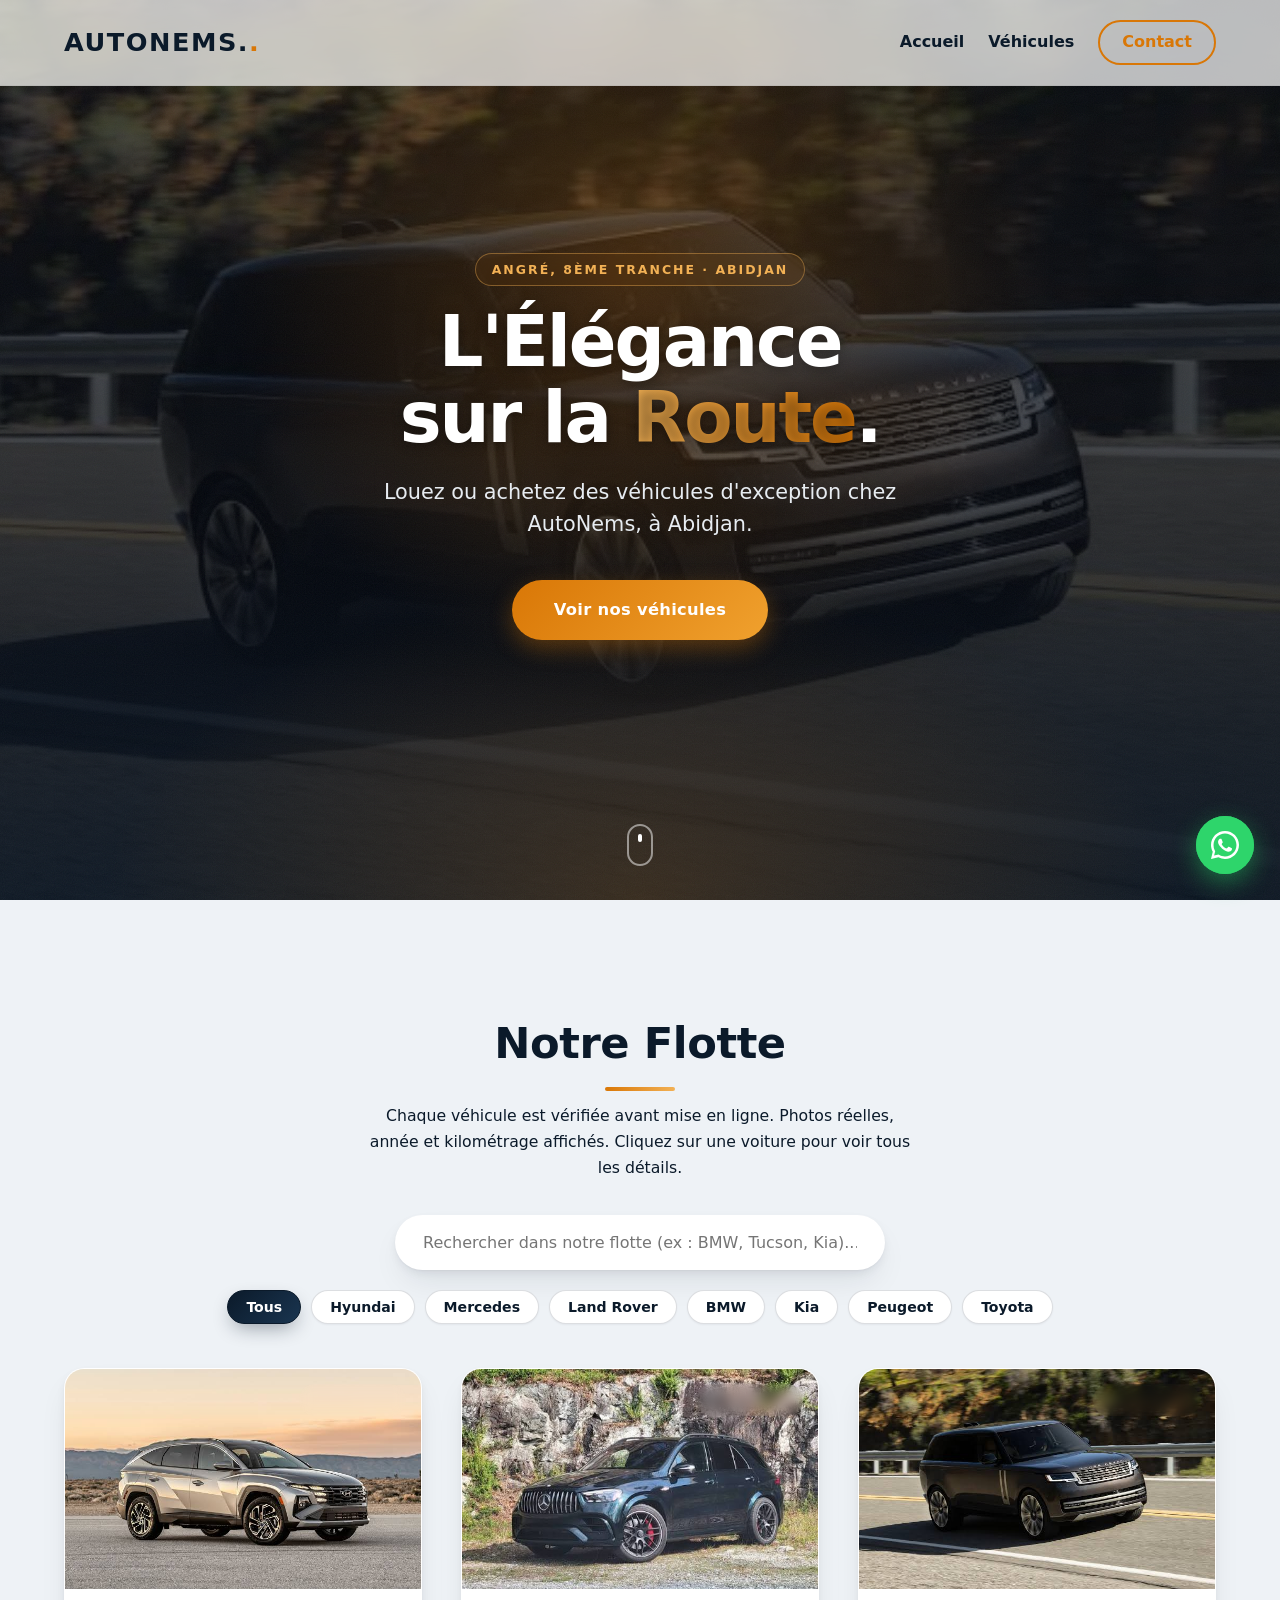
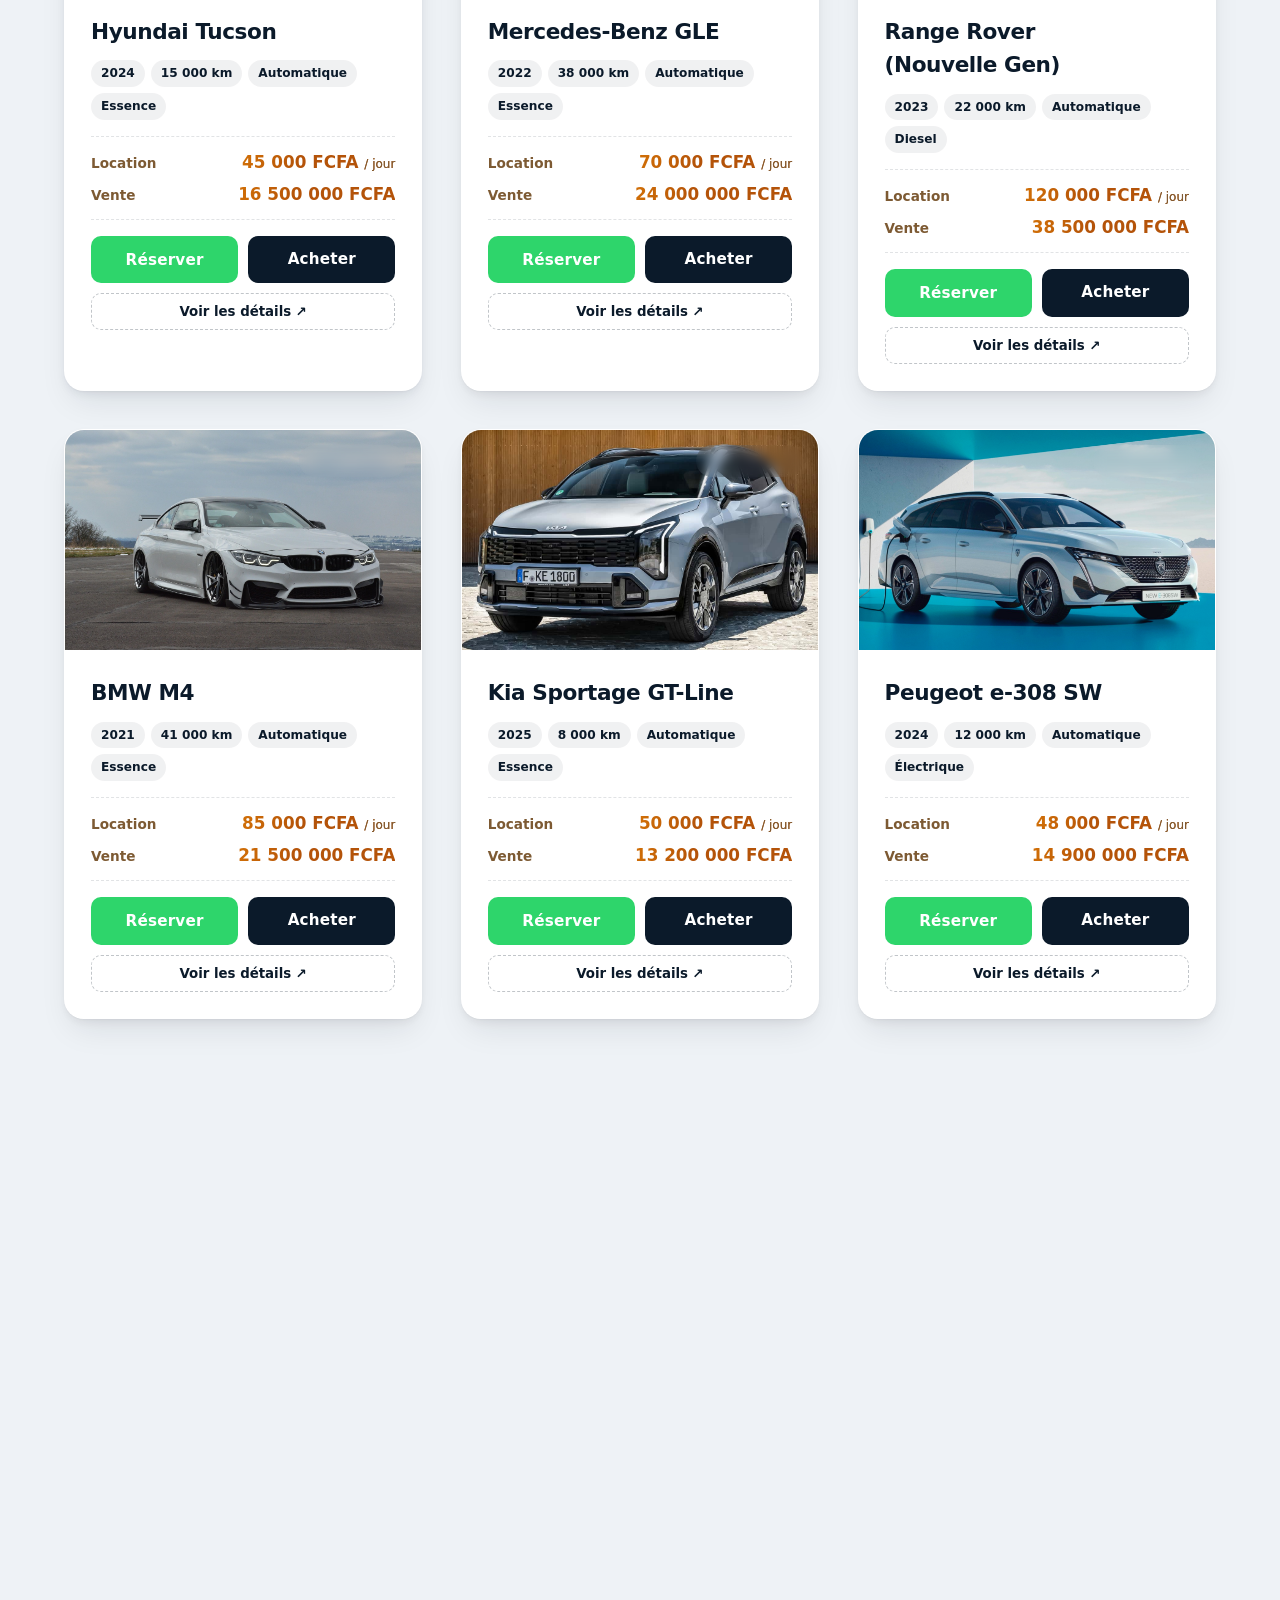
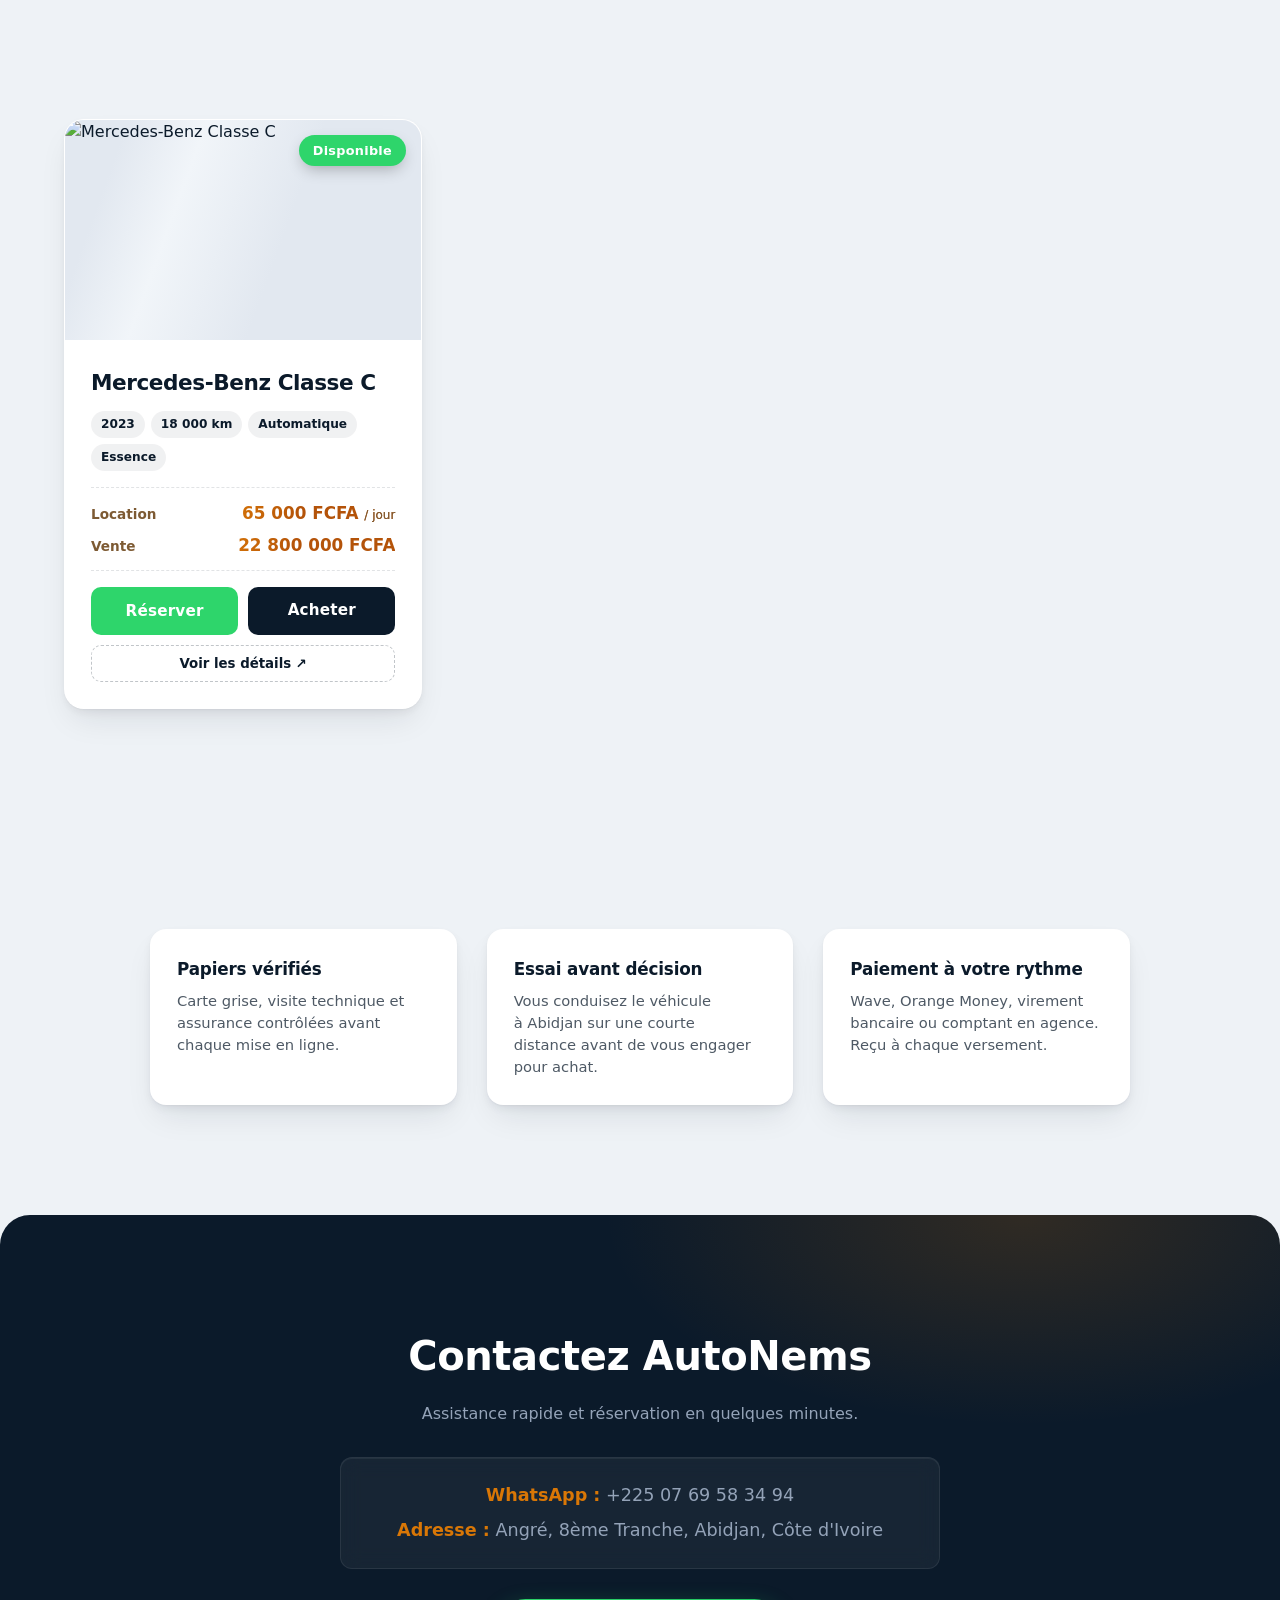
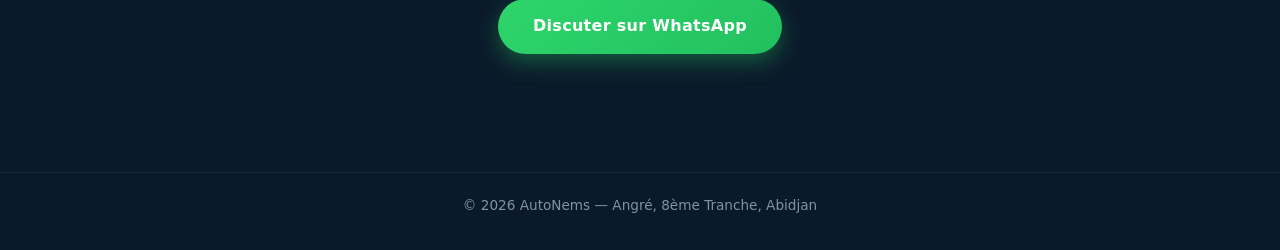
==== commit 2325aac0: "j'ai fait un ajout de file d'attente" ====
--- a/index.html
+++ b/index.html
@@ -142,6 +142,9 @@
                 </div>
                 <h4 class="modal-subtitle">Réserver ce véhicule</h4>
                 <form id="reservationForm" enctype="multipart/form-data" novalidate>
+                    <!-- MODIFICATION : Champ caché pour transmettre dynamiquement le statut « liste_attente » ou « En cours » -->
+                    <input type="hidden" id="resMode" name="statut" value="En cours">
+
                     <div class="form-group">
                         <label for="resName">Nom et Prénoms :</label>
                         <input type="text" id="resName" name="client_nom" placeholder="Ex: Kouassi Jean" autocomplete="off" required>
--- a/style.css
+++ b/style.css
@@ -307,6 +307,8 @@
 .field-hint { font-size: 0.74rem; color: var(--text-muted); margin-top: 6px; line-height: 1.4; }
 .field-error { font-size: 0.78rem; color: #dc2626; margin-top: 6px; font-weight: 600; display: flex; align-items: center; gap: 6px; }
 .field-error::before { content: '⚠'; }
+/* Correctif : display:flex écrasait l'attribut hidden, donc les erreurs restaient visibles */
+[hidden] { display: none !important; }
 
 input.valid, select.valid { border-color: #10b981 !important; box-shadow: 0 0 0 3px rgba(16,185,129,0.12) !important; }
 input.invalid, select.invalid { border-color: #ef4444 !important; box-shadow: 0 0 0 3px rgba(239,68,68,0.12) !important; }
